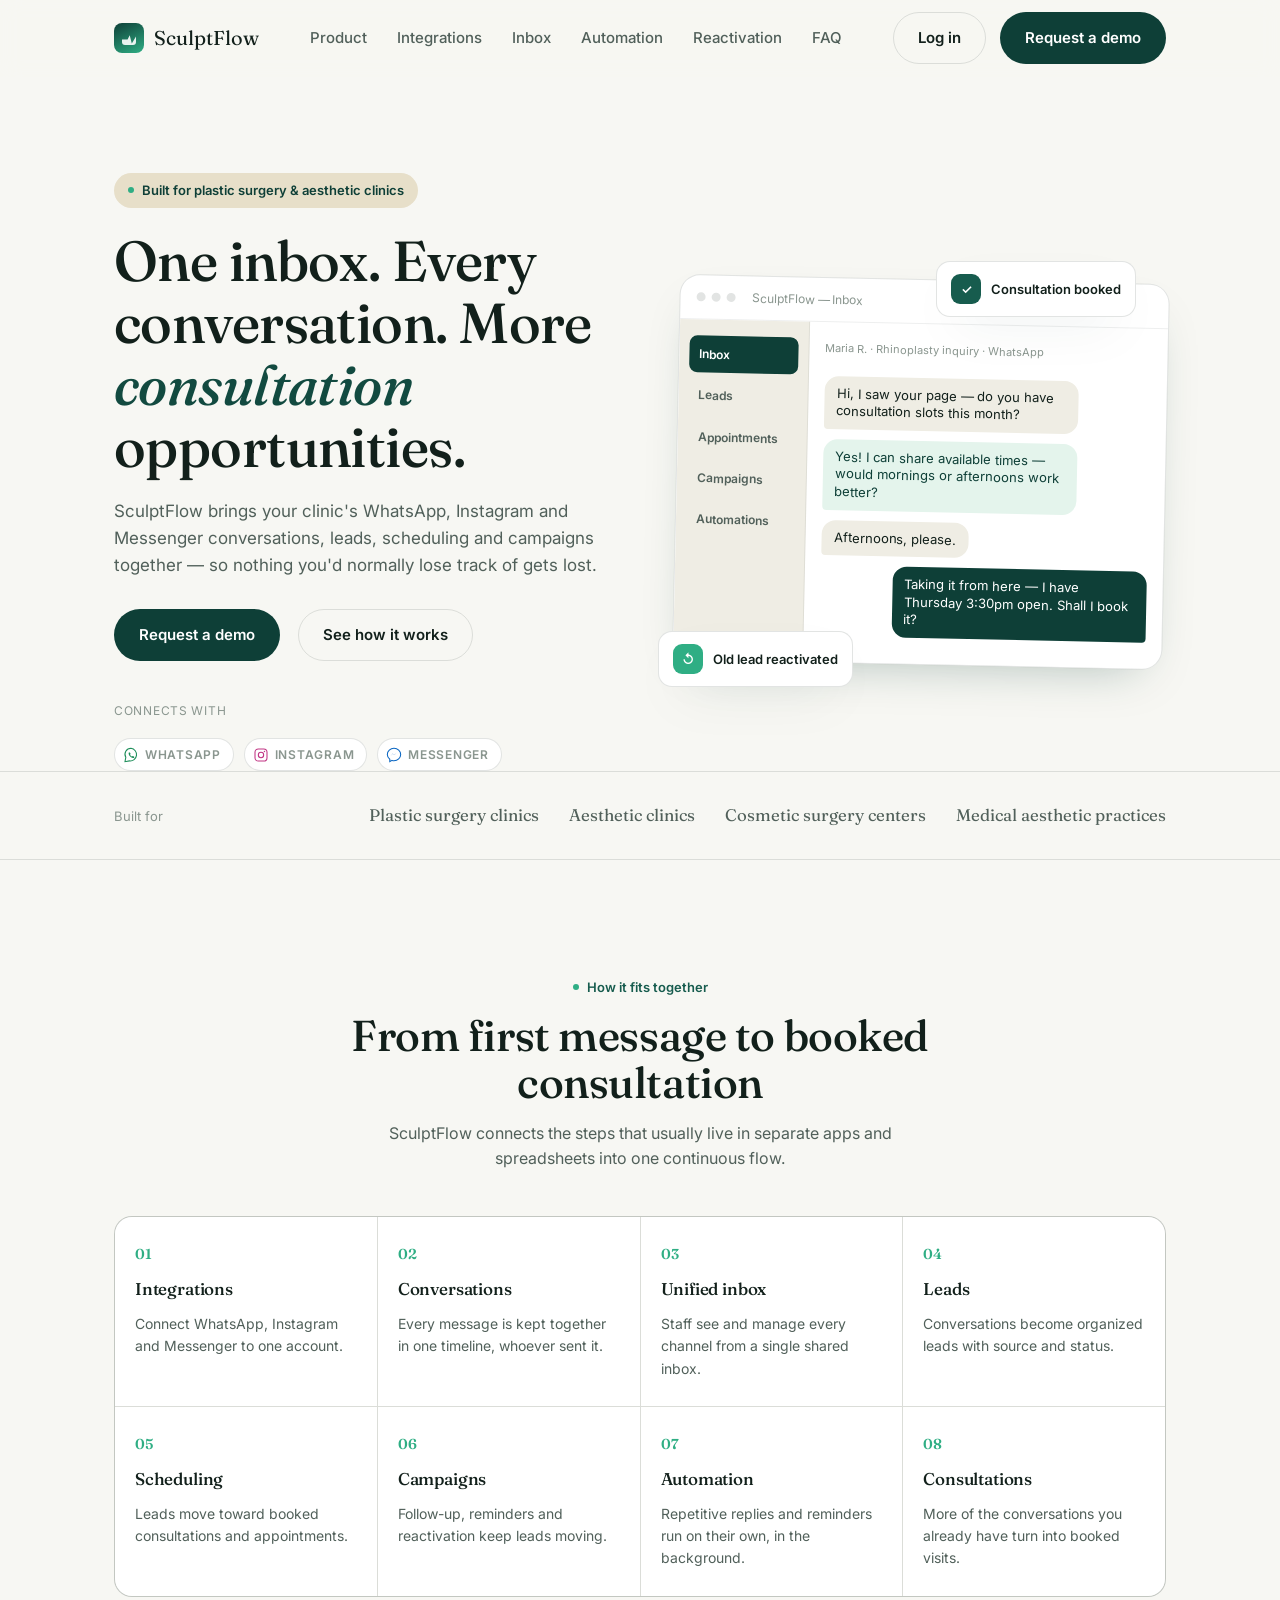
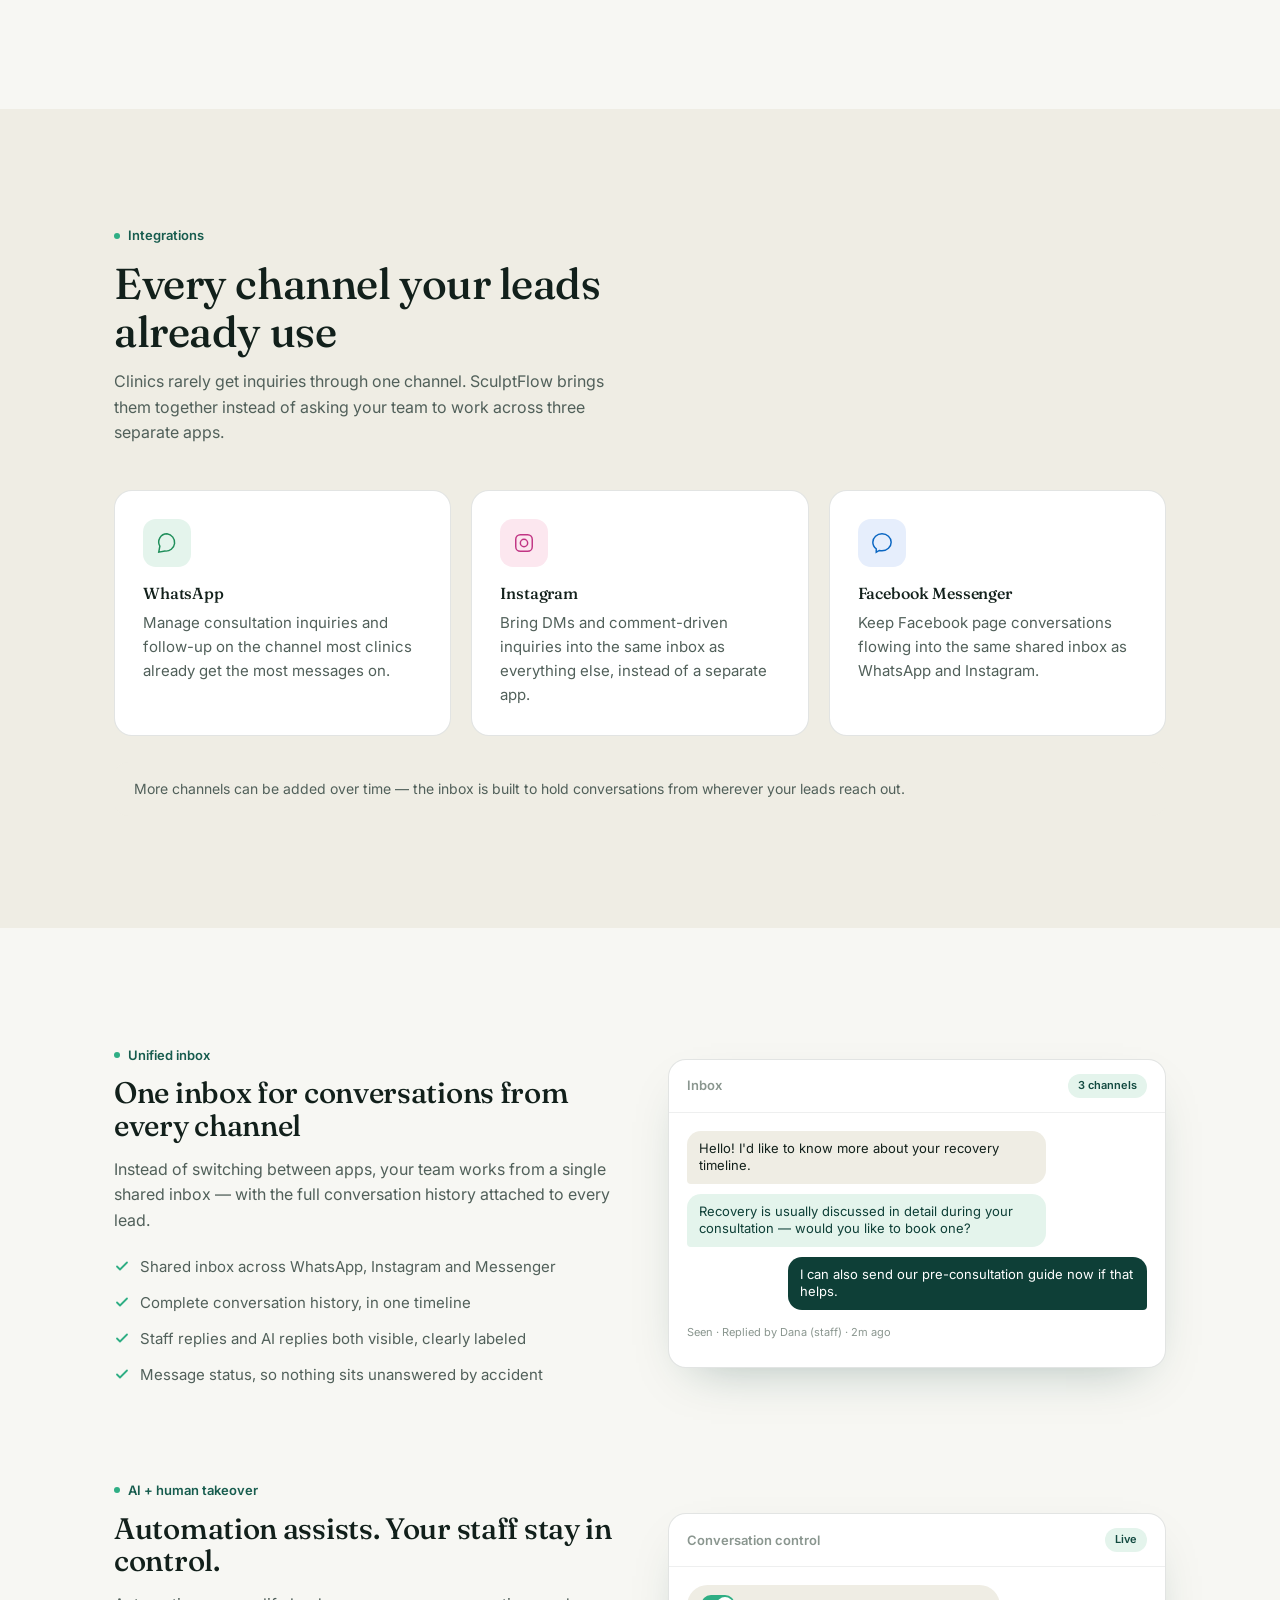
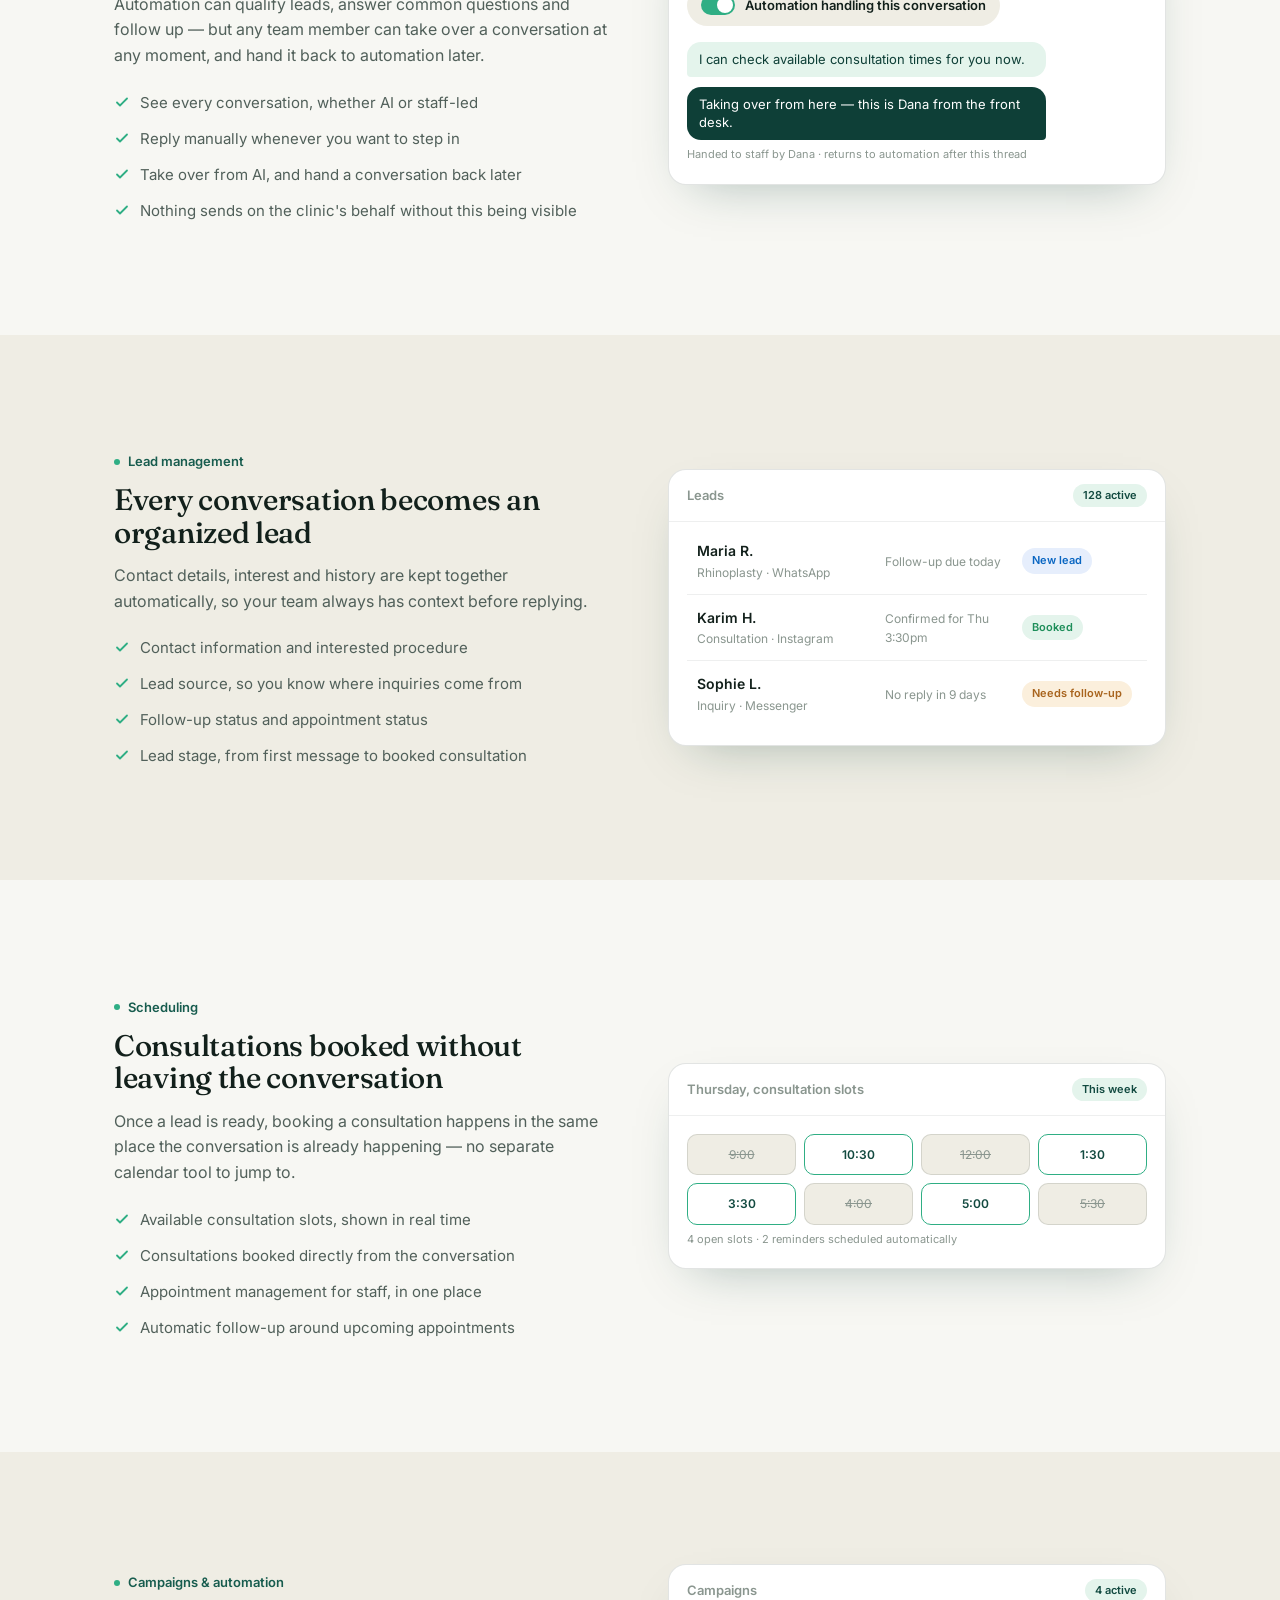
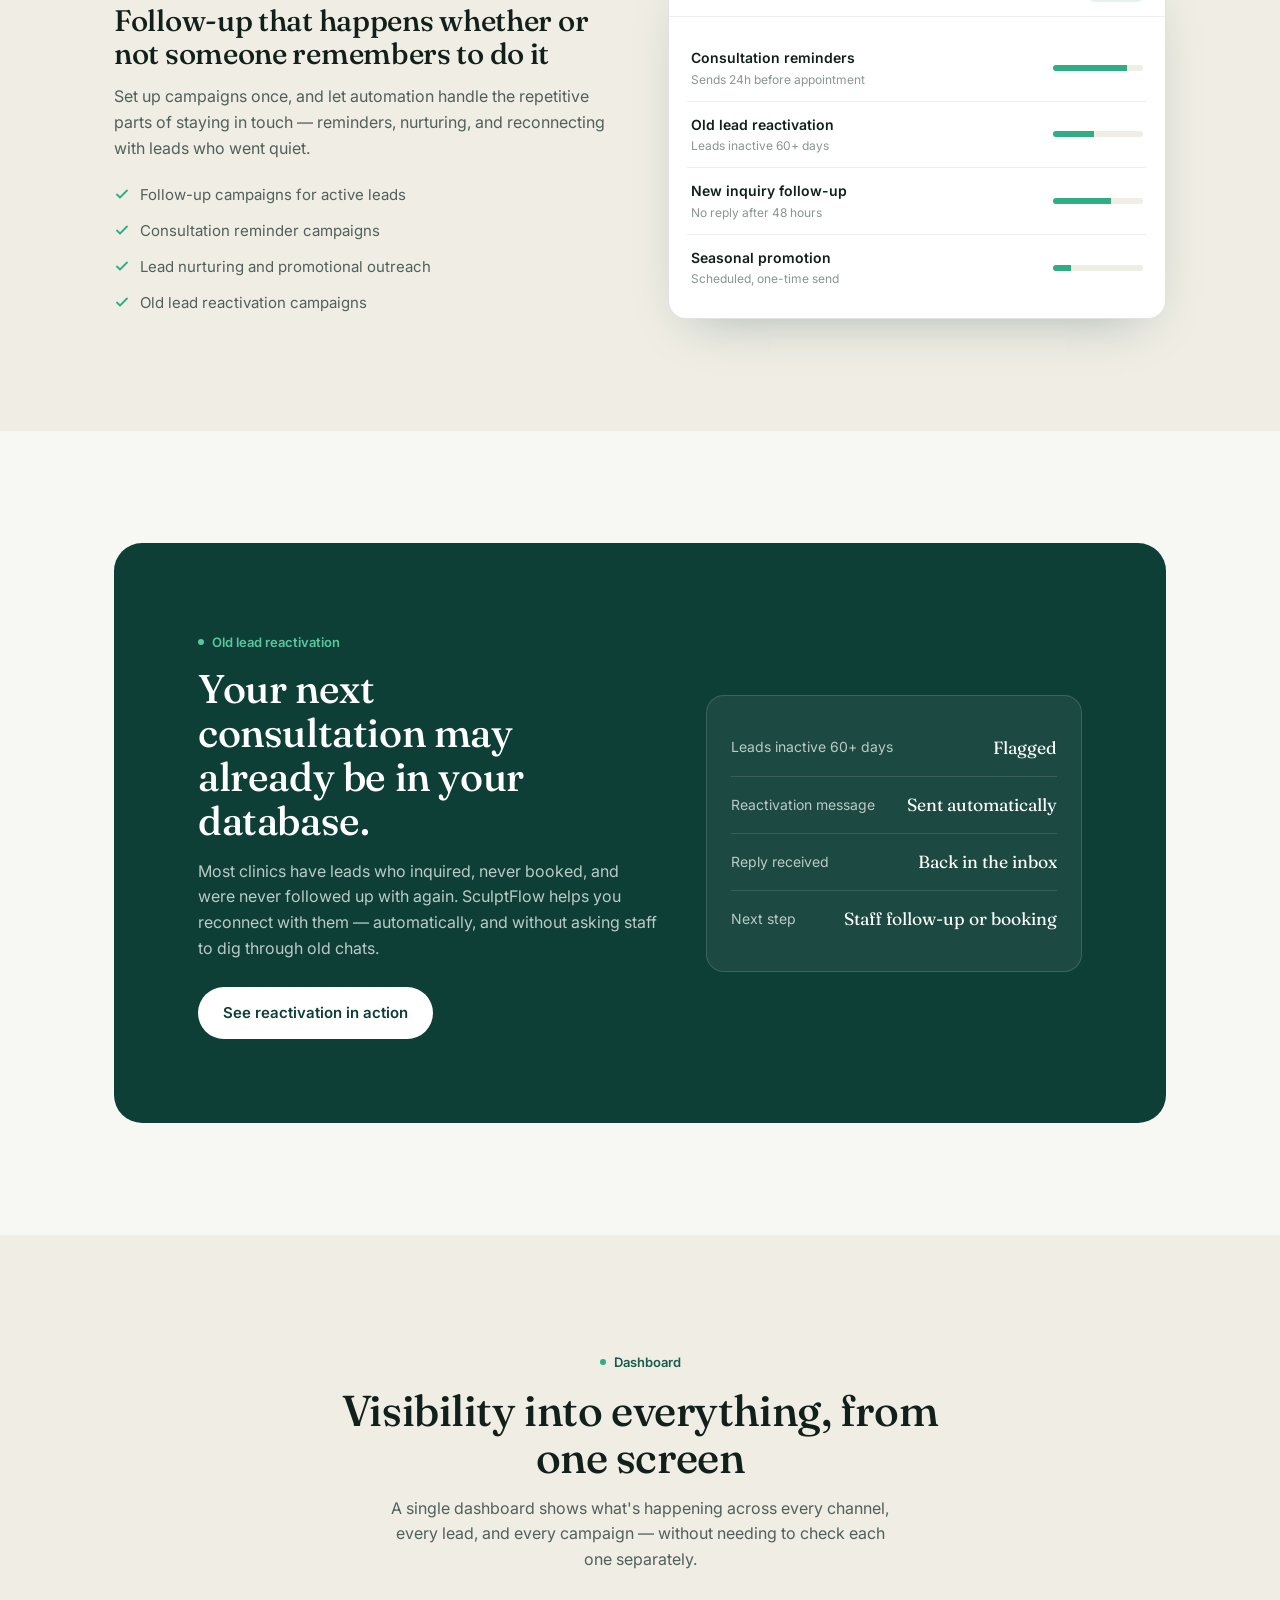
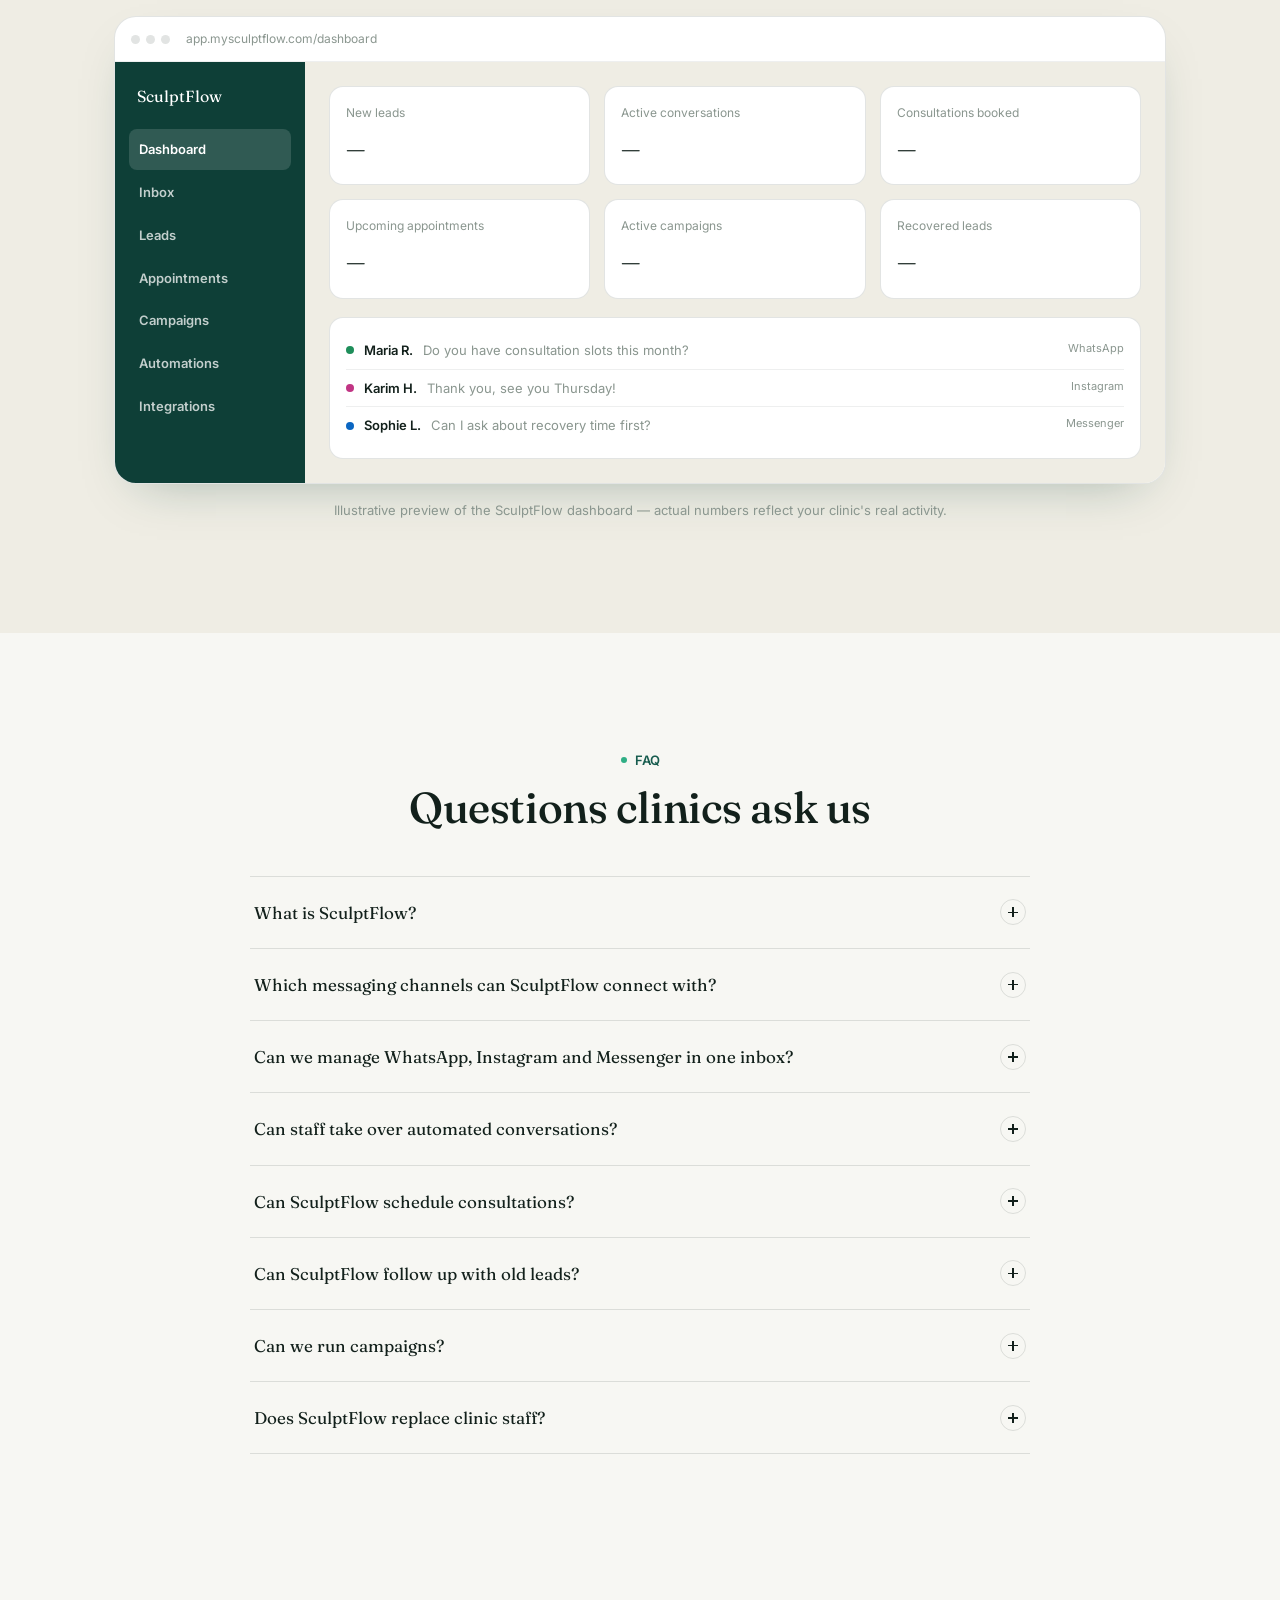
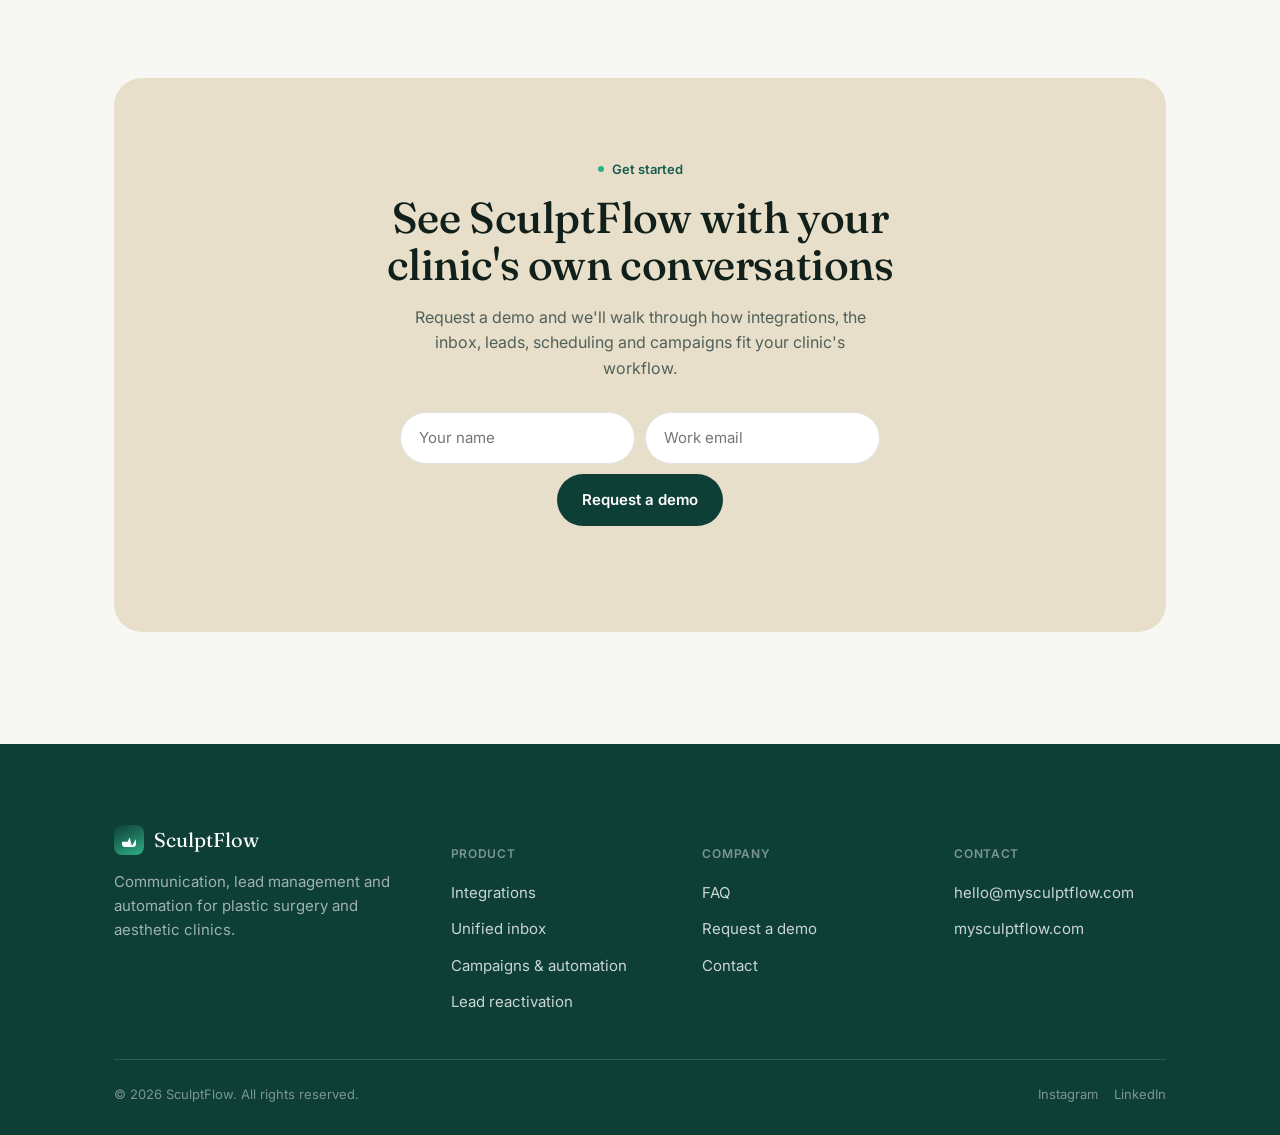
==== index.html @ 35082694 "init" ====
<!doctype html>
<html lang="en">
<head>
<meta charset="UTF-8">
<meta name="viewport" content="width=device-width, initial-scale=1.0">
<title>SculptFlow — One inbox. Every conversation. More consultations.</title>
<meta name="description" content="SculptFlow helps plastic surgery and aesthetic clinics manage WhatsApp, Instagram and Messenger conversations, organize leads, automate follow-up, schedule consultations and run campaigns — all from one place.">
<link rel="icon" href="data:,">
<link rel="stylesheet" href="styles.css">
</head>
<body>

<!-- =========================== HEADER =========================== -->
<header class="site-header" id="siteHeader">
  <div class="wrap">
    <a href="#top" class="logo">
      <span class="logo-mark" aria-hidden="true"></span>
      SculptFlow
    </a>

    <nav class="nav-links" aria-label="Primary">
      <a href="#flow">Product</a>
      <a href="#integrations">Integrations</a>
      <a href="#inbox">Inbox</a>
      <a href="#automation">Automation</a>
      <a href="#reactivation">Reactivation</a>
      <a href="#faq">FAQ</a>
    </nav>

    <div class="header-actions">
      <a href="#demo" class="btn btn-ghost">Log in</a>
      <a href="#demo" class="btn btn-primary">Request a demo</a>
      <button class="nav-toggle" id="navToggle" aria-label="Toggle menu" aria-expanded="false" aria-controls="mobileNav">
        <span></span><span></span><span></span>
      </button>
    </div>
  </div>

  <div class="mobile-nav" id="mobileNav">
    <a href="#flow">Product</a>
    <a href="#integrations">Integrations</a>
    <a href="#inbox">Inbox</a>
    <a href="#automation">Automation</a>
    <a href="#reactivation">Reactivation</a>
    <a href="#faq">FAQ</a>
    <a href="#demo" class="btn btn-primary btn-block">Request a demo</a>
  </div>
</header>

<main id="top">

  <!-- =========================== HERO =========================== -->
  <section class="hero">
    <div class="wrap hero-grid">
      <div class="hero-copy reveal" id="revealHero">
        <span class="badge"><span class="dot"></span>Built for plastic surgery &amp; aesthetic clinics</span>
        <h1>One inbox. Every conversation. More <em>consultation</em> opportunities.</h1>
        <p class="lede">SculptFlow brings your clinic's WhatsApp, Instagram and Messenger conversations, leads, scheduling and campaigns together — so nothing you'd normally lose track of gets lost.</p>
        <div class="hero-ctas">
          <a href="#demo" class="btn btn-primary">Request a demo</a>
          <a href="#flow" class="btn btn-ghost">See how it works</a>
        </div>
        <div class="hero-channels">
          <span>Connects with</span>
          <div class="chan-row">
            <span class="chan-chip">
              <svg viewBox="0 0 24 24" fill="none"><path d="M12 2a9 9 0 0 0-7.8 13.5L3 22l6.7-1.2A9 9 0 1 0 12 2Z" stroke="#1E8E5A" stroke-width="1.6"/><path d="M8.5 8.7c.2-.6.6-.6 1-.6h.6c.2 0 .4.1.5.4l.7 1.7c.1.2 0 .4-.1.6l-.5.6c-.1.2-.1.3 0 .5.5.9 1.4 1.8 2.3 2.3.2.1.3.1.5 0l.6-.5c.2-.1.4-.2.6-.1l1.7.7c.3.1.4.3.4.5v.6c0 .4 0 .8-.6 1-1 .5-2.7.3-4.6-1.3-1.6-1.3-2.6-2.9-3-4.4-.2-.7-.2-1.5.1-2z" fill="#1E8E5A"/></svg>
              WhatsApp
            </span>
            <span class="chan-chip">
              <svg viewBox="0 0 24 24" fill="none"><rect x="3" y="3" width="18" height="18" rx="5" stroke="#C13584" stroke-width="1.6"/><circle cx="12" cy="12" r="4" stroke="#C13584" stroke-width="1.6"/><circle cx="17.2" cy="6.8" r="1.1" fill="#C13584"/></svg>
              Instagram
            </span>
            <span class="chan-chip">
              <svg viewBox="0 0 24 24" fill="none"><path d="M12 2C6.5 2 2 6.1 2 11.2c0 2.9 1.4 5.4 3.7 7.1V22l3.4-1.9c.9.2 1.9.4 2.9.4 5.5 0 10-4.1 10-9.3S17.5 2 12 2Z" stroke="#0A66C2" stroke-width="1.6"/><path d="M6.8 13.6l3.2-3.4 2.5 1.9 3.6-3.7-3.3 3.5-2.5-1.9-3.5 3.6Z" fill="#0A66C2"/></svg>
              Messenger
            </span>
          </div>
        </div>
      </div>

      <div class="hero-visual reveal" id="revealVisual">
        <div class="mock-window">
          <div class="mock-titlebar">
            <i></i><i></i><i></i>
            <span>SculptFlow — Inbox</span>
          </div>
          <div class="mock-body">
            <div class="mock-sidebar">
              <div class="item active">Inbox</div>
              <div class="item">Leads</div>
              <div class="item">Appointments</div>
              <div class="item">Campaigns</div>
              <div class="item">Automations</div>
            </div>
            <div class="mock-main">
              <span class="mock-tag">Maria R. · Rhinoplasty inquiry · WhatsApp</span>
              <div class="mock-msg in">Hi, I saw your page — do you have consultation slots this month?</div>
              <div class="mock-msg ai">Yes! I can share available times — would mornings or afternoons work better?</div>
              <div class="mock-msg in">Afternoons, please.</div>
              <div class="mock-msg out">Taking it from here — I have Thursday 3:30pm open. Shall I book it?</div>
            </div>
          </div>
        </div>
        <div class="mock-float f1">
          <span class="swatch" style="background:#175C4E">✓</span>
          Consultation booked
        </div>
        <div class="mock-float f2">
          <span class="swatch" style="background:#2FAE84">↺</span>
          Old lead reactivated
        </div>
      </div>
    </div>
  </section>

  <!-- ===================== WHO IT'S FOR STRIP ===================== -->
  <section class="segment-strip">
    <div class="wrap">
      <span class="label">Built for</span>
      <ul class="segment-list">
        <li>Plastic surgery clinics</li>
        <li>Aesthetic clinics</li>
        <li>Cosmetic surgery centers</li>
        <li>Medical aesthetic practices</li>
      </ul>
    </div>
  </section>

  <!-- =========================== FLOW =========================== -->
  <section class="section-pad" id="flow">
    <div class="wrap">
      <div class="section-head center">
        <span class="kicker" style="justify-content:center">How it fits together</span>
        <h2>From first message to booked consultation</h2>
        <p class="lede">SculptFlow connects the steps that usually live in separate apps and spreadsheets into one continuous flow.</p>
      </div>

      <div class="flow-list">
        <div class="flow-item">
          <span class="num">01</span>
          <h4>Integrations</h4>
          <p>Connect WhatsApp, Instagram and Messenger to one account.</p>
        </div>
        <div class="flow-item">
          <span class="num">02</span>
          <h4>Conversations</h4>
          <p>Every message is kept together in one timeline, whoever sent it.</p>
        </div>
        <div class="flow-item">
          <span class="num">03</span>
          <h4>Unified inbox</h4>
          <p>Staff see and manage every channel from a single shared inbox.</p>
        </div>
        <div class="flow-item">
          <span class="num">04</span>
          <h4>Leads</h4>
          <p>Conversations become organized leads with source and status.</p>
        </div>
        <div class="flow-item">
          <span class="num">05</span>
          <h4>Scheduling</h4>
          <p>Leads move toward booked consultations and appointments.</p>
        </div>
        <div class="flow-item">
          <span class="num">06</span>
          <h4>Campaigns</h4>
          <p>Follow-up, reminders and reactivation keep leads moving.</p>
        </div>
        <div class="flow-item">
          <span class="num">07</span>
          <h4>Automation</h4>
          <p>Repetitive replies and reminders run on their own, in the background.</p>
        </div>
        <div class="flow-item">
          <span class="num">08</span>
          <h4>Consultations</h4>
          <p>More of the conversations you already have turn into booked visits.</p>
        </div>
      </div>
    </div>
  </section>

  <!-- ======================= INTEGRATIONS ======================= -->
  <section class="section-pad tint" id="integrations">
    <div class="wrap">
      <div class="section-head">
        <span class="kicker">Integrations</span>
        <h2>Every channel your leads already use</h2>
        <p class="lede">Clinics rarely get inquiries through one channel. SculptFlow brings them together instead of asking your team to work across three separate apps.</p>
      </div>

      <div class="integration-cards">
        <div class="integration-card">
          <span class="icn icn-whatsapp">
            <svg width="22" height="22" viewBox="0 0 24 24" fill="none"><path d="M12 2a9 9 0 0 0-7.8 13.5L3 22l6.7-1.2A9 9 0 1 0 12 2Z" stroke="currentColor" stroke-width="1.6"/></svg>
          </span>
          <h4>WhatsApp</h4>
          <p>Manage consultation inquiries and follow-up on the channel most clinics already get the most messages on.</p>
        </div>
        <div class="integration-card">
          <span class="icn icn-instagram">
            <svg width="22" height="22" viewBox="0 0 24 24" fill="none"><rect x="3" y="3" width="18" height="18" rx="5" stroke="currentColor" stroke-width="1.6"/><circle cx="12" cy="12" r="4" stroke="currentColor" stroke-width="1.6"/></svg>
          </span>
          <h4>Instagram</h4>
          <p>Bring DMs and comment-driven inquiries into the same inbox as everything else, instead of a separate app.</p>
        </div>
        <div class="integration-card">
          <span class="icn icn-messenger">
            <svg width="22" height="22" viewBox="0 0 24 24" fill="none"><path d="M12 2C6.5 2 2 6.1 2 11.2c0 2.9 1.4 5.4 3.7 7.1V22l3.4-1.9c.9.2 1.9.4 2.9.4 5.5 0 10-4.1 10-9.3S17.5 2 12 2Z" stroke="currentColor" stroke-width="1.6"/></svg>
          </span>
          <h4>Facebook Messenger</h4>
          <p>Keep Facebook page conversations flowing into the same shared inbox as WhatsApp and Instagram.</p>
        </div>
      </div>

      <div class="integration-note">
        More channels can be added over time — the inbox is built to hold conversations from wherever your leads reach out.
      </div>
    </div>
  </section>

  <!-- ========================= INBOX ========================= -->
  <section class="section-pad" id="inbox">
    <div class="wrap">
      <div class="feature-row">
        <div class="feature-text">
          <span class="kicker">Unified inbox</span>
          <h3>One inbox for conversations from every channel</h3>
          <p class="lede">Instead of switching between apps, your team works from a single shared inbox — with the full conversation history attached to every lead.</p>
          <ul class="check-list">
            <li><svg width="16" height="16" viewBox="0 0 16 16" fill="none"><path d="M3 8.5l3 3 7-7" stroke="currentColor" stroke-width="1.8" stroke-linecap="round" stroke-linejoin="round"/></svg> Shared inbox across WhatsApp, Instagram and Messenger</li>
            <li><svg width="16" height="16" viewBox="0 0 16 16" fill="none"><path d="M3 8.5l3 3 7-7" stroke="currentColor" stroke-width="1.8" stroke-linecap="round" stroke-linejoin="round"/></svg> Complete conversation history, in one timeline</li>
            <li><svg width="16" height="16" viewBox="0 0 16 16" fill="none"><path d="M3 8.5l3 3 7-7" stroke="currentColor" stroke-width="1.8" stroke-linecap="round" stroke-linejoin="round"/></svg> Staff replies and AI replies both visible, clearly labeled</li>
            <li><svg width="16" height="16" viewBox="0 0 16 16" fill="none"><path d="M3 8.5l3 3 7-7" stroke="currentColor" stroke-width="1.8" stroke-linecap="round" stroke-linejoin="round"/></svg> Message status, so nothing sits unanswered by accident</li>
          </ul>
        </div>
        <div class="feature-visual">
          <div class="panel-card">
            <div class="panel-head">Inbox <span class="pill">3 channels</span></div>
            <div class="panel-body" style="display:flex; flex-direction:column; gap:10px;">
              <div class="mock-msg in">Hello! I'd like to know more about your recovery timeline.</div>
              <div class="mock-msg ai">Recovery is usually discussed in detail during your consultation — would you like to book one?</div>
              <div class="mock-msg out">I can also send our pre-consultation guide now if that helps.</div>
              <span class="mock-tag" style="margin-top:4px;">Seen · Replied by Dana (staff) · 2m ago</span>
            </div>
          </div>
        </div>
      </div>

      <div class="feature-row reverse">
        <div class="feature-text">
          <span class="kicker">AI + human takeover</span>
          <h3>Automation assists. Your staff stay in control.</h3>
          <p class="lede">Automation can qualify leads, answer common questions and follow up — but any team member can take over a conversation at any moment, and hand it back to automation later.</p>
          <ul class="check-list">
            <li><svg width="16" height="16" viewBox="0 0 16 16" fill="none"><path d="M3 8.5l3 3 7-7" stroke="currentColor" stroke-width="1.8" stroke-linecap="round" stroke-linejoin="round"/></svg> See every conversation, whether AI or staff-led</li>
            <li><svg width="16" height="16" viewBox="0 0 16 16" fill="none"><path d="M3 8.5l3 3 7-7" stroke="currentColor" stroke-width="1.8" stroke-linecap="round" stroke-linejoin="round"/></svg> Reply manually whenever you want to step in</li>
            <li><svg width="16" height="16" viewBox="0 0 16 16" fill="none"><path d="M3 8.5l3 3 7-7" stroke="currentColor" stroke-width="1.8" stroke-linecap="round" stroke-linejoin="round"/></svg> Take over from AI, and hand a conversation back later</li>
            <li><svg width="16" height="16" viewBox="0 0 16 16" fill="none"><path d="M3 8.5l3 3 7-7" stroke="currentColor" stroke-width="1.8" stroke-linecap="round" stroke-linejoin="round"/></svg> Nothing sends on the clinic's behalf without this being visible</li>
          </ul>
        </div>
        <div class="feature-visual">
          <div class="panel-card">
            <div class="panel-head">Conversation control <span class="pill">Live</span></div>
            <div class="panel-body">
              <div class="takeover-toggle on">
                <span class="knob"></span>
                Automation handling this conversation
              </div>
              <div class="mock-msg ai">I can check available consultation times for you now.</div>
              <div class="mock-msg out" style="margin-top:10px;">Taking over from here — this is Dana from the front desk.</div>
              <span class="mock-tag" style="margin-top:8px;">Handed to staff by Dana · returns to automation after this thread</span>
            </div>
          </div>
        </div>
      </div>
    </div>
  </section>

  <!-- ===================== LEAD MANAGEMENT ===================== -->
  <section class="section-pad tint">
    <div class="wrap">
      <div class="feature-row">
        <div class="feature-text">
          <span class="kicker">Lead management</span>
          <h3>Every conversation becomes an organized lead</h3>
          <p class="lede">Contact details, interest and history are kept together automatically, so your team always has context before replying.</p>
          <ul class="check-list">
            <li><svg width="16" height="16" viewBox="0 0 16 16" fill="none"><path d="M3 8.5l3 3 7-7" stroke="currentColor" stroke-width="1.8" stroke-linecap="round" stroke-linejoin="round"/></svg> Contact information and interested procedure</li>
            <li><svg width="16" height="16" viewBox="0 0 16 16" fill="none"><path d="M3 8.5l3 3 7-7" stroke="currentColor" stroke-width="1.8" stroke-linecap="round" stroke-linejoin="round"/></svg> Lead source, so you know where inquiries come from</li>
            <li><svg width="16" height="16" viewBox="0 0 16 16" fill="none"><path d="M3 8.5l3 3 7-7" stroke="currentColor" stroke-width="1.8" stroke-linecap="round" stroke-linejoin="round"/></svg> Follow-up status and appointment status</li>
            <li><svg width="16" height="16" viewBox="0 0 16 16" fill="none"><path d="M3 8.5l3 3 7-7" stroke="currentColor" stroke-width="1.8" stroke-linecap="round" stroke-linejoin="round"/></svg> Lead stage, from first message to booked consultation</li>
          </ul>
        </div>
        <div class="feature-visual">
          <div class="panel-card">
            <div class="panel-head">Leads <span class="pill">128 active</span></div>
            <div class="panel-body" style="padding-top:6px;">
              <div class="lead-row">
                <div><div class="lead-name">Maria R.</div><div class="lead-sub">Rhinoplasty · WhatsApp</div></div>
                <div class="lead-sub">Follow-up due today</div>
                <span class="stage-pill stage-new">New lead</span>
              </div>
              <div class="lead-row">
                <div><div class="lead-name">Karim H.</div><div class="lead-sub">Consultation · Instagram</div></div>
                <div class="lead-sub">Confirmed for Thu 3:30pm</div>
                <span class="stage-pill stage-booked">Booked</span>
              </div>
              <div class="lead-row">
                <div><div class="lead-name">Sophie L.</div><div class="lead-sub">Inquiry · Messenger</div></div>
                <div class="lead-sub">No reply in 9 days</div>
                <span class="stage-pill stage-follow">Needs follow-up</span>
              </div>
            </div>
          </div>
        </div>
      </div>
    </div>
  </section>

  <!-- ========================= SCHEDULING ========================= -->
  <section class="section-pad">
    <div class="wrap">
      <div class="feature-row reverse">
        <div class="feature-text">
          <span class="kicker">Scheduling</span>
          <h3>Consultations booked without leaving the conversation</h3>
          <p class="lede">Once a lead is ready, booking a consultation happens in the same place the conversation is already happening — no separate calendar tool to jump to.</p>
          <ul class="check-list">
            <li><svg width="16" height="16" viewBox="0 0 16 16" fill="none"><path d="M3 8.5l3 3 7-7" stroke="currentColor" stroke-width="1.8" stroke-linecap="round" stroke-linejoin="round"/></svg> Available consultation slots, shown in real time</li>
            <li><svg width="16" height="16" viewBox="0 0 16 16" fill="none"><path d="M3 8.5l3 3 7-7" stroke="currentColor" stroke-width="1.8" stroke-linecap="round" stroke-linejoin="round"/></svg> Consultations booked directly from the conversation</li>
            <li><svg width="16" height="16" viewBox="0 0 16 16" fill="none"><path d="M3 8.5l3 3 7-7" stroke="currentColor" stroke-width="1.8" stroke-linecap="round" stroke-linejoin="round"/></svg> Appointment management for staff, in one place</li>
            <li><svg width="16" height="16" viewBox="0 0 16 16" fill="none"><path d="M3 8.5l3 3 7-7" stroke="currentColor" stroke-width="1.8" stroke-linecap="round" stroke-linejoin="round"/></svg> Automatic follow-up around upcoming appointments</li>
          </ul>
        </div>
        <div class="feature-visual">
          <div class="panel-card">
            <div class="panel-head">Thursday, consultation slots <span class="pill">This week</span></div>
            <div class="panel-body">
              <div class="slot-grid">
                <div class="slot taken">9:00</div>
                <div class="slot open">10:30</div>
                <div class="slot taken">12:00</div>
                <div class="slot open">1:30</div>
                <div class="slot open">3:30</div>
                <div class="slot taken">4:00</div>
                <div class="slot open">5:00</div>
                <div class="slot taken">5:30</div>
              </div>
              <span class="mock-tag" style="margin-top:14px;">4 open slots · 2 reminders scheduled automatically</span>
            </div>
          </div>
        </div>
      </div>
    </div>
  </section>

  <!-- ========================= CAMPAIGNS ========================= -->
  <section class="section-pad tint" id="automation">
    <div class="wrap">
      <div class="feature-row">
        <div class="feature-text">
          <span class="kicker">Campaigns &amp; automation</span>
          <h3>Follow-up that happens whether or not someone remembers to do it</h3>
          <p class="lede">Set up campaigns once, and let automation handle the repetitive parts of staying in touch — reminders, nurturing, and reconnecting with leads who went quiet.</p>
          <ul class="check-list">
            <li><svg width="16" height="16" viewBox="0 0 16 16" fill="none"><path d="M3 8.5l3 3 7-7" stroke="currentColor" stroke-width="1.8" stroke-linecap="round" stroke-linejoin="round"/></svg> Follow-up campaigns for active leads</li>
            <li><svg width="16" height="16" viewBox="0 0 16 16" fill="none"><path d="M3 8.5l3 3 7-7" stroke="currentColor" stroke-width="1.8" stroke-linecap="round" stroke-linejoin="round"/></svg> Consultation reminder campaigns</li>
            <li><svg width="16" height="16" viewBox="0 0 16 16" fill="none"><path d="M3 8.5l3 3 7-7" stroke="currentColor" stroke-width="1.8" stroke-linecap="round" stroke-linejoin="round"/></svg> Lead nurturing and promotional outreach</li>
            <li><svg width="16" height="16" viewBox="0 0 16 16" fill="none"><path d="M3 8.5l3 3 7-7" stroke="currentColor" stroke-width="1.8" stroke-linecap="round" stroke-linejoin="round"/></svg> Old lead reactivation campaigns</li>
          </ul>
        </div>
        <div class="feature-visual">
          <div class="panel-card">
            <div class="panel-head">Campaigns <span class="pill">4 active</span></div>
            <div class="panel-body">
              <div class="campaign-item">
                <div><div class="name">Consultation reminders</div><div class="meta">Sends 24h before appointment</div></div>
                <div class="campaign-progress"><i style="width:82%"></i></div>
              </div>
              <div class="campaign-item">
                <div><div class="name">Old lead reactivation</div><div class="meta">Leads inactive 60+ days</div></div>
                <div class="campaign-progress"><i style="width:46%"></i></div>
              </div>
              <div class="campaign-item">
                <div><div class="name">New inquiry follow-up</div><div class="meta">No reply after 48 hours</div></div>
                <div class="campaign-progress"><i style="width:64%"></i></div>
              </div>
              <div class="campaign-item">
                <div><div class="name">Seasonal promotion</div><div class="meta">Scheduled, one-time send</div></div>
                <div class="campaign-progress"><i style="width:20%"></i></div>
              </div>
            </div>
          </div>
        </div>
      </div>
    </div>
  </section>

  <!-- ===================== OLD LEAD REACTIVATION ===================== -->
  <section class="section-pad" id="reactivation">
    <div class="wrap">
      <div class="reactivation">
        <div>
          <span class="kicker">Old lead reactivation</span>
          <h2>Your next consultation may already be in your database.</h2>
          <p class="lede">Most clinics have leads who inquired, never booked, and were never followed up with again. SculptFlow helps you reconnect with them — automatically, and without asking staff to dig through old chats.</p>
          <a href="#demo" class="btn btn-primary">See reactivation in action</a>
        </div>
        <div class="reactivation-card">
          <div class="reactivation-stat-row">
            <span class="k">Leads inactive 60+ days</span>
            <span class="v">Flagged</span>
          </div>
          <div class="reactivation-stat-row">
            <span class="k">Reactivation message</span>
            <span class="v">Sent automatically</span>
          </div>
          <div class="reactivation-stat-row">
            <span class="k">Reply received</span>
            <span class="v">Back in the inbox</span>
          </div>
          <div class="reactivation-stat-row">
            <span class="k">Next step</span>
            <span class="v">Staff follow-up or booking</span>
          </div>
        </div>
      </div>
    </div>
  </section>

  <!-- ===================== DASHBOARD OVERVIEW ===================== -->
  <section class="section-pad tint">
    <div class="wrap">
      <div class="section-head center">
        <span class="kicker" style="justify-content:center">Dashboard</span>
        <h2>Visibility into everything, from one screen</h2>
        <p class="lede">A single dashboard shows what's happening across every channel, every lead, and every campaign — without needing to check each one separately.</p>
      </div>

      <div class="dash-window">
        <div class="mock-titlebar">
          <i></i><i></i><i></i>
          <span>app.mysculptflow.com/dashboard</span>
        </div>
        <div class="dash-body">
          <div class="dash-sidebar">
            <div class="brand">SculptFlow</div>
            <div class="item active">Dashboard</div>
            <div class="item">Inbox</div>
            <div class="item">Leads</div>
            <div class="item">Appointments</div>
            <div class="item">Campaigns</div>
            <div class="item">Automations</div>
            <div class="item">Integrations</div>
          </div>
          <div class="dash-main">
            <div class="dash-cards">
              <div class="dash-card"><div class="label">New leads</div><div class="value">—</div></div>
              <div class="dash-card"><div class="label">Active conversations</div><div class="value">—</div></div>
              <div class="dash-card"><div class="label">Consultations booked</div><div class="value">—</div></div>
              <div class="dash-card"><div class="label">Upcoming appointments</div><div class="value">—</div></div>
              <div class="dash-card"><div class="label">Active campaigns</div><div class="value">—</div></div>
              <div class="dash-card"><div class="label">Recovered leads</div><div class="value">—</div></div>
            </div>
            <div class="dash-inbox-preview">
              <div class="row"><span class="chan-dot" style="background:#1E8E5A"></span><span class="name">Maria R.</span><span class="snip">Do you have consultation slots this month?</span><span class="mock-tag" style="margin:0;">WhatsApp</span></div>
              <div class="row"><span class="chan-dot" style="background:#C13584"></span><span class="name">Karim H.</span><span class="snip">Thank you, see you Thursday!</span><span class="mock-tag" style="margin:0;">Instagram</span></div>
              <div class="row"><span class="chan-dot" style="background:#0A66C2"></span><span class="name">Sophie L.</span><span class="snip">Can I ask about recovery time first?</span><span class="mock-tag" style="margin:0;">Messenger</span></div>
            </div>
          </div>
        </div>
      </div>
      <p style="text-align:center; color:var(--ink-faint); font-size:0.8125rem; margin-top:16px;">Illustrative preview of the SculptFlow dashboard — actual numbers reflect your clinic's real activity.</p>
    </div>
  </section>

  <!-- ============================ FAQ ============================ -->
  <section class="section-pad" id="faq">
    <div class="wrap">
      <div class="section-head center">
        <span class="kicker" style="justify-content:center">FAQ</span>
        <h2>Questions clinics ask us</h2>
      </div>

      <div class="faq-list" id="faqList">
        <div class="faq-item">
          <button class="faq-q"><span>What is SculptFlow?</span><span class="plus"></span></button>
          <div class="faq-a"><p>SculptFlow is a communication, lead management and automation platform built for plastic surgery and aesthetic clinics. It brings conversations, leads, scheduling and campaigns together in one place.</p></div>
        </div>
        <div class="faq-item">
          <button class="faq-q"><span>Which messaging channels can SculptFlow connect with?</span><span class="plus"></span></button>
          <div class="faq-a"><p>SculptFlow connects with WhatsApp, Instagram and Facebook Messenger, bringing conversations from all three into one shared inbox.</p></div>
        </div>
        <div class="faq-item">
          <button class="faq-q"><span>Can we manage WhatsApp, Instagram and Messenger in one inbox?</span><span class="plus"></span></button>
          <div class="faq-a"><p>Yes. Conversations from all three channels appear in a single shared inbox, with full history kept together for each lead.</p></div>
        </div>
        <div class="faq-item">
          <button class="faq-q"><span>Can staff take over automated conversations?</span><span class="plus"></span></button>
          <div class="faq-a"><p>Yes. Staff can see any conversation, reply manually at any time, take over from automation, and hand a conversation back to automation afterward.</p></div>
        </div>
        <div class="faq-item">
          <button class="faq-q"><span>Can SculptFlow schedule consultations?</span><span class="plus"></span></button>
          <div class="faq-a"><p>Yes. SculptFlow shows available consultation slots, lets leads book directly from a conversation, and helps manage appointments and related follow-up.</p></div>
        </div>
        <div class="faq-item">
          <button class="faq-q"><span>Can SculptFlow follow up with old leads?</span><span class="plus"></span></button>
          <div class="faq-a"><p>Yes. Old lead reactivation campaigns help clinics reconnect with leads who inquired in the past but never booked a consultation.</p></div>
        </div>
        <div class="faq-item">
          <button class="faq-q"><span>Can we run campaigns?</span><span class="plus"></span></button>
          <div class="faq-a"><p>Yes. SculptFlow supports follow-up campaigns, consultation reminders, lead nurturing, promotional outreach and old lead reactivation campaigns.</p></div>
        </div>
        <div class="faq-item">
          <button class="faq-q"><span>Does SculptFlow replace clinic staff?</span><span class="plus"></span></button>
          <div class="faq-a"><p>No. SculptFlow is not a replacement for clinic staff. Automation assists with conversations, lead qualification and follow-up, but staff remain in control and can take over any conversation at any time. SculptFlow does not provide medical advice or diagnoses.</p></div>
        </div>
      </div>
    </div>
  </section>

  <!-- ========================= DEMO CTA ========================= -->
  <section class="section-pad" id="demo">
    <div class="wrap">
      <div class="demo-cta">
        <span class="kicker" style="justify-content:center">Get started</span>
        <h2>See SculptFlow with your clinic's own conversations</h2>
        <p class="lede">Request a demo and we'll walk through how integrations, the inbox, leads, scheduling and campaigns fit your clinic's workflow.</p>
        <form class="demo-form" id="demoForm">
          <input type="text" name="name" placeholder="Your name" required>
          <input type="email" name="email" placeholder="Work email" required>
          <button type="submit" class="btn btn-primary">Request a demo</button>
        </form>
        <p class="demo-status" id="demoStatus" role="status" aria-live="polite"></p>
      </div>
    </div>
  </section>

</main>

<!-- =========================== FOOTER =========================== -->
<footer class="site-footer">
  <div class="wrap">
    <div class="footer-top">
      <div class="footer-brand">
        <a href="#top" class="logo"><span class="logo-mark" aria-hidden="true"></span>SculptFlow</a>
        <p>Communication, lead management and automation for plastic surgery and aesthetic clinics.</p>
      </div>
      <div class="footer-col">
        <h5>Product</h5>
        <ul>
          <li><a href="#integrations">Integrations</a></li>
          <li><a href="#inbox">Unified inbox</a></li>
          <li><a href="#automation">Campaigns &amp; automation</a></li>
          <li><a href="#reactivation">Lead reactivation</a></li>
        </ul>
      </div>
      <div class="footer-col">
        <h5>Company</h5>
        <ul>
          <li><a href="#faq">FAQ</a></li>
          <li><a href="#demo">Request a demo</a></li>
          <li><a href="mailto:hello@mysculptflow.com">Contact</a></li>
        </ul>
      </div>
      <div class="footer-col">
        <h5>Contact</h5>
        <ul>
          <li><a href="mailto:hello@mysculptflow.com">hello@mysculptflow.com</a></li>
          <li><a href="https://mysculptflow.com">mysculptflow.com</a></li>
        </ul>
      </div>
    </div>
    <div class="footer-bottom">
      <span>© 2026 SculptFlow. All rights reserved.</span>
      <div class="footer-social">
        <a href="#">Instagram</a>
        <a href="#">LinkedIn</a>
      </div>
    </div>
  </div>
</footer>

<script src="script.js"></script>
</body>
</html>
---- styles.css ----
/* ==========================================================================
   SculptFlow — marketing site
   Design tokens
   ========================================================================== */

@import url('https://fonts.googleapis.com/css2?family=Fraunces:ital,opsz,wght@0,9..144,300;0,9..144,400;0,9..144,500;0,9..144,600;1,9..144,400;1,9..144,500&family=Inter:wght@400;500;600;700&display=swap');

:root{
  --bg:            #F7F7F3;
  --bg-alt:        #EFEDE4;
  --panel:         #FFFFFF;
  --ink:           #12201B;
  --ink-soft:      #51605A;
  --ink-faint:     #8A968F;
  --teal-900:      #0E3F37;
  --teal-800:      #124A40;
  --teal-700:      #175C4E;
  --mint-500:      #2FAE84;
  --mint-400:      #59C79E;
  --mint-100:      #E4F4EC;
  --sand-200:      #E7DFC9;
  --sand-300:      #DCD0AE;
  --line:          rgba(18,32,27,0.12);
  --line-soft:     rgba(18,32,27,0.07);
  --shadow-soft:   0 20px 50px -25px rgba(14,63,55,0.35);

  --font-display: 'Fraunces', ui-serif, Georgia, serif;
  --font-body:    'Inter', -apple-system, BlinkMacSystemFont, 'Segoe UI', sans-serif;

  --max: 1180px;
  --pad: clamp(20px, 5vw, 64px);
}

*, *::before, *::after{ box-sizing: border-box; }
html{ scroll-behavior: smooth; }
@media (prefers-reduced-motion: reduce){
  html{ scroll-behavior: auto; }
  *{ animation-duration: 0.001ms !important; animation-iteration-count: 1 !important; transition-duration: 0.001ms !important; }
}

body{
  margin:0;
  background: var(--bg);
  color: var(--ink);
  font-family: var(--font-body);
  font-size: 16px;
  line-height: 1.6;
  -webkit-font-smoothing: antialiased;
}

img{ max-width:100%; display:block; }
a{ color: inherit; text-decoration: none; }
ul{ margin:0; padding:0; list-style:none; }
button{ font: inherit; cursor:pointer; }

.wrap{
  max-width: var(--max);
  margin: 0 auto;
  padding-left: var(--pad);
  padding-right: var(--pad);
}

section{ position: relative; }

h1,h2,h3,h4{
  font-family: var(--font-display);
  font-weight: 500;
  line-height: 1.1;
  letter-spacing: -0.01em;
  margin: 0;
  color: var(--ink);
}

h2{ font-size: clamp(1.9rem, 3.4vw, 2.7rem); }
h3{ font-size: clamp(1.25rem, 2vw, 1.5rem); }

p{ margin:0; }

.lede{
  color: var(--ink-soft);
  font-size: clamp(1rem, 1.2vw, 1.125rem);
  max-width: 46ch;
}

:focus-visible{
  outline: 2px solid var(--teal-700);
  outline-offset: 3px;
  border-radius: 4px;
}

/* --------------------------------------------------------------------
   Section furniture
   -------------------------------------------------------------------- */

.kicker{
  display:inline-flex;
  align-items:center;
  gap:8px;
  font-size: 0.8125rem;
  color: var(--teal-700);
  font-weight: 600;
  margin-bottom: 14px;
}
.kicker::before{
  content:"";
  width:6px; height:6px;
  border-radius:50%;
  background: var(--mint-500);
  flex: none;
}

.section-head{
  max-width: 640px;
  margin-bottom: 44px;
}
.section-head.center{
  margin-left:auto; margin-right:auto;
  text-align:center;
}
.section-head .lede{ margin-top:14px; max-width: 52ch; }
.section-head.center .lede{ margin-left:auto; margin-right:auto; }

.section-pad{ padding: clamp(64px, 9vw, 112px) 0; }
.tint{ background: var(--bg-alt); }
.divider{ border-top:1px solid var(--line); }

/* Buttons */
.btn{
  display:inline-flex;
  align-items:center;
  justify-content:center;
  gap:8px;
  padding: 13px 24px;
  border-radius: 100px;
  font-weight: 600;
  font-size: 0.9375rem;
  border: 1px solid transparent;
  transition: transform .18s ease, background .18s ease, border-color .18s ease, color .18s ease;
  white-space: nowrap;
}
.btn:active{ transform: translateY(1px); }
.btn-primary{
  background: var(--teal-900);
  color: #fff;
}
.btn-primary:hover{ background: var(--mint-500); }
.btn-ghost{
  background: transparent;
  border-color: var(--line);
  color: var(--ink);
}
.btn-ghost:hover{ border-color: var(--teal-900); }
.btn-block{ width:100%; }

/* --------------------------------------------------------------------
   Header
   -------------------------------------------------------------------- */

.site-header{
  position: sticky;
  top:0;
  z-index: 100;
  background: rgba(247,247,243,0.86);
  backdrop-filter: saturate(140%) blur(10px);
  border-bottom: 1px solid transparent;
  transition: border-color .25s ease, box-shadow .25s ease;
}
.site-header.is-scrolled{
  border-color: var(--line);
  box-shadow: 0 8px 30px -24px rgba(18,32,27,0.5);
}
.site-header .wrap{
  display:flex;
  align-items:center;
  justify-content:space-between;
  height: 76px;
}
.logo{
  display:flex;
  align-items:center;
  gap:10px;
  font-family: var(--font-display);
  font-size: 1.25rem;
  color: var(--ink);
}
.logo-mark{
  width: 30px; height: 30px;
  border-radius: 8px;
  background: linear-gradient(155deg, var(--teal-900), var(--mint-500));
  position: relative;
  flex: none;
}
.logo-mark::after{
  content:"";
  position:absolute;
  inset: 8px 8px 8px 8px;
  border-radius: 3px;
  background: #fff;
  clip-path: polygon(0 60%, 40% 60%, 55% 30%, 70% 90%, 100% 40%, 100% 100%, 0 100%);
  opacity:.9;
}

.nav-links{
  display:flex;
  align-items:center;
  gap: 30px;
}
.nav-links a{
  font-size: 0.9375rem;
  color: var(--ink-soft);
  font-weight: 500;
  transition: color .15s ease;
}
.nav-links a:hover{ color: var(--ink); }

.header-actions{ display:flex; align-items:center; gap:14px; }

.nav-toggle{
  display:none;
  background:none; border:none;
  width: 40px; height:40px;
  align-items:center; justify-content:center;
  flex-direction:column; gap:5px;
}
.nav-toggle span{ width:20px; height:2px; background: var(--ink); display:block; transition: transform .2s ease, opacity .2s ease; }

.mobile-nav{
  display:none;
  flex-direction:column;
  gap: 2px;
  padding: 8px var(--pad) 20px;
  border-top: 1px solid var(--line);
  background: var(--bg);
}
.mobile-nav a{
  padding: 12px 4px;
  border-bottom: 1px solid var(--line-soft);
  color: var(--ink-soft);
  font-weight: 500;
}
.mobile-nav .btn{ margin-top: 14px; }

body.nav-open .mobile-nav{ display:flex; }
body.nav-open .nav-toggle span:nth-child(1){ transform: translateY(7px) rotate(45deg); }
body.nav-open .nav-toggle span:nth-child(2){ opacity:0; }
body.nav-open .nav-toggle span:nth-child(3){ transform: translateY(-7px) rotate(-45deg); }

@media (max-width: 880px){
  .nav-links{ display:none; }
  .header-actions .btn-ghost{ display:none; }
  .nav-toggle{ display:flex; }
}

/* --------------------------------------------------------------------
   Hero
   -------------------------------------------------------------------- */

.hero{
  padding: clamp(56px, 9vw, 96px) 0 0;
  overflow: hidden;
}
.hero-grid{
  display:grid;
  grid-template-columns: 1.05fr 1fr;
  gap: 48px;
  align-items:center;
}
.hero-copy .badge{
  display:inline-flex;
  align-items:center;
  gap:8px;
  padding: 7px 14px;
  border-radius: 100px;
  background: var(--sand-200);
  color: var(--teal-900);
  font-size: 0.8125rem;
  font-weight: 600;
  margin-bottom: 22px;
}
.badge .dot{ width:6px; height:6px; border-radius:50%; background: var(--mint-500); }

.hero h1{
  font-size: clamp(2.3rem, 4.4vw, 3.6rem);
  max-width: 15ch;
}
.hero h1 em{
  font-style: italic;
  color: var(--teal-800);
}
.hero .lede{
  margin-top: 20px;
  max-width: 48ch;
  font-size: 1.0625rem;
}
.hero-ctas{
  display:flex;
  align-items:center;
  gap: 18px;
  margin-top: 30px;
  flex-wrap:wrap;
}
.hero-note{
  font-size: 0.8125rem;
  color: var(--ink-faint);
}
.hero-channels{
  display:flex;
  align-items:center;
  gap: 18px;
  margin-top: 40px;
  flex-wrap: wrap;
}
.hero-channels span{
  font-size: 0.75rem;
  text-transform: uppercase;
  letter-spacing: 0.06em;
  color: var(--ink-faint);
}
.chan-row{ display:flex; gap:10px; }
.chan-chip{
  display:flex; align-items:center; gap:6px;
  padding: 6px 12px 6px 8px;
  border-radius: 100px;
  border: 1px solid var(--line);
  background: var(--panel);
  font-size: 0.8125rem;
  font-weight: 600;
}
.chan-chip svg{ width:16px; height:16px; }

/* Hero mockup -------------------------------------------------------- */
.hero-visual{ position:relative; }
.mock-window{
  background: var(--panel);
  border-radius: 20px;
  border: 1px solid var(--line);
  box-shadow: var(--shadow-soft);
  overflow:hidden;
  transform: rotate(1.2deg);
}
.mock-titlebar{
  display:flex; align-items:center; gap:6px;
  padding: 12px 16px;
  border-bottom: 1px solid var(--line-soft);
}
.mock-titlebar i{ width:9px; height:9px; border-radius:50%; background: var(--line); }
.mock-titlebar span{
  margin-left: 10px;
  font-size: 0.75rem;
  color: var(--ink-faint);
}
.mock-body{ display:flex; min-height: 340px; }
.mock-sidebar{
  width: 130px;
  border-right: 1px solid var(--line-soft);
  padding: 16px 10px;
  background: var(--bg-alt);
  flex: none;
}
.mock-sidebar .item{
  padding: 9px 10px;
  border-radius: 8px;
  font-size: 0.75rem;
  color: var(--ink-soft);
  font-weight: 600;
  margin-bottom: 4px;
}
.mock-sidebar .item.active{ background: var(--teal-900); color:#fff; }
.mock-main{ flex:1; padding: 16px; display:flex; flex-direction:column; gap:10px; }
.mock-msg{
  max-width: 78%;
  padding: 9px 12px;
  border-radius: 14px;
  font-size: 0.8125rem;
  line-height:1.35;
}
.mock-msg.in{ background: var(--bg-alt); align-self:flex-start; border-bottom-left-radius:4px; }
.mock-msg.out{ background: var(--teal-900); color:#fff; align-self:flex-end; border-bottom-right-radius:4px; }
.mock-msg.ai{ background: var(--mint-100); color: var(--teal-900); align-self:flex-start; border-bottom-left-radius:4px; }
.mock-tag{
  align-self:flex-start;
  font-size: 0.6875rem;
  color: var(--ink-faint);
  margin: 2px 0 8px;
}
.mock-float{
  position:absolute;
  background: var(--panel);
  border: 1px solid var(--line);
  border-radius: 14px;
  box-shadow: var(--shadow-soft);
  padding: 12px 14px;
  display:flex; align-items:center; gap:10px;
  font-size: 0.8125rem;
  font-weight: 600;
}
.mock-float.f1{ top: -18px; right: 30px; }
.mock-float.f2{ bottom: -22px; left: -18px; }
.mock-float .swatch{ width:30px; height:30px; border-radius:9px; flex:none; display:flex; align-items:center; justify-content:center; color:#fff; }

@media (max-width: 980px){
  .hero-grid{ grid-template-columns: 1fr; }
  .hero-visual{ order:-1; }
  .mock-float{ display:none; }
}

/* --------------------------------------------------------------------
   Segment strip (who it's for, understated)
   -------------------------------------------------------------------- */
.segment-strip{
  padding: 30px 0;
  border-top: 1px solid var(--line);
  border-bottom: 1px solid var(--line);
}
.segment-strip .wrap{
  display:flex;
  flex-wrap:wrap;
  gap: 14px 34px;
  align-items:center;
  justify-content:space-between;
}
.segment-strip .label{
  font-size: 0.8125rem;
  color: var(--ink-faint);
  flex: none;
}
.segment-list{
  display:flex;
  flex-wrap:wrap;
  gap: 10px 30px;
}
.segment-list li{
  font-family: var(--font-display);
  font-size: 1.05rem;
  color: var(--ink-soft);
}

/* --------------------------------------------------------------------
   Flow (numbered sequence)
   -------------------------------------------------------------------- */
.flow-list{
  display:grid;
  grid-template-columns: repeat(4, 1fr);
  gap: 1px;
  background: var(--line);
  border: 1px solid var(--line);
  border-radius: 18px;
  overflow: hidden;
}
.flow-item{
  background: var(--panel);
  padding: 26px 20px;
  min-height: 168px;
  display:flex;
  flex-direction:column;
  gap: 14px;
}
.flow-item .num{
  font-family: var(--font-display);
  font-size: 0.9rem;
  color: var(--mint-500);
  font-weight:600;
}
.flow-item h4{ font-size: 1.0625rem; font-weight:500; }
.flow-item p{ font-size: 0.875rem; color: var(--ink-soft); }

@media (max-width: 900px){
  .flow-list{ grid-template-columns: repeat(2, 1fr); }
}
@media (max-width: 560px){
  .flow-list{ grid-template-columns: 1fr; }
}

/* --------------------------------------------------------------------
   Integrations
   -------------------------------------------------------------------- */
.integration-cards{
  display:grid;
  grid-template-columns: repeat(3, 1fr);
  gap: 20px;
}
.integration-card{
  background: var(--panel);
  border: 1px solid var(--line);
  border-radius: 18px;
  padding: 28px;
  transition: transform .2s ease, box-shadow .2s ease;
}
.integration-card:hover{ transform: translateY(-4px); box-shadow: var(--shadow-soft); }
.integration-card .icn{
  width: 48px; height:48px;
  border-radius: 13px;
  display:flex; align-items:center; justify-content:center;
  margin-bottom: 18px;
}
.integration-card h4{ margin-bottom:8px; }
.integration-card p{ color: var(--ink-soft); font-size: 0.9375rem; }
.icn-whatsapp{ background:#E4F4EC; color:#1E8E5A; }
.icn-instagram{ background:#FCE7EF; color:#C13584; }
.icn-messenger{ background:#E6EEFC; color:#0A66C2; }

.integration-note{
  margin-top: 26px;
  display:flex;
  align-items:center;
  gap: 12px;
  padding: 16px 20px;
  border-radius: 14px;
  background: var(--bg-alt);
  font-size: 0.875rem;
  color: var(--ink-soft);
}

@media (max-width: 780px){
  .integration-cards{ grid-template-columns: 1fr; }
}

/* --------------------------------------------------------------------
   Feature rows (image / text alternating)
   -------------------------------------------------------------------- */
.feature-row{
  display:grid;
  grid-template-columns: 1fr 1fr;
  gap: 56px;
  align-items:center;
}
.feature-row.reverse .feature-visual{ order: 2; }
.feature-row + .feature-row{ margin-top: 88px; }

.feature-text .kicker{ margin-bottom: 12px; }
.feature-text h3{ font-size: clamp(1.4rem, 2.4vw, 1.85rem); margin-bottom: 14px; }
.feature-text p.lede{ max-width: 50ch; margin-bottom: 22px; }

.check-list{ display:flex; flex-direction:column; gap: 12px; }
.check-list li{
  display:flex;
  align-items:flex-start;
  gap: 10px;
  font-size: 0.9375rem;
  color: var(--ink-soft);
}
.check-list svg{ flex:none; margin-top:3px; color: var(--mint-500); }

@media (max-width: 900px){
  .feature-row, .feature-row.reverse{ grid-template-columns: 1fr; }
  .feature-row.reverse .feature-visual{ order: -1; }
}

/* Generic mock panel used across feature sections */
.panel-card{
  background: var(--panel);
  border: 1px solid var(--line);
  border-radius: 18px;
  box-shadow: var(--shadow-soft);
  overflow:hidden;
}
.panel-head{
  display:flex; align-items:center; justify-content:space-between;
  padding: 14px 18px;
  border-bottom: 1px solid var(--line-soft);
  font-size: 0.8125rem;
  color: var(--ink-faint);
  font-weight:600;
}
.panel-head .pill{
  padding: 3px 10px;
  border-radius: 100px;
  background: var(--mint-100);
  color: var(--teal-800);
  font-size: 0.6875rem;
}
.panel-body{ padding: 18px; }

/* Lead table mock */
.lead-row{
  display:grid;
  grid-template-columns: 1.4fr 1fr 0.9fr;
  gap: 10px;
  padding: 12px 10px;
  border-bottom: 1px solid var(--line-soft);
  align-items:center;
}
.lead-row:last-child{ border-bottom:none; }
.lead-name{ font-weight:600; font-size:0.875rem; }
.lead-sub{ font-size:0.75rem; color: var(--ink-faint); }
.stage-pill{
  justify-self:start;
  font-size: 0.6875rem;
  font-weight:600;
  padding: 4px 10px;
  border-radius: 100px;
}
.stage-new{ background:#E6EEFC; color:#0A66C2; }
.stage-booked{ background:#E4F4EC; color:#1E8E5A; }
.stage-follow{ background:#FBEFDC; color:#A8641E; }

/* Scheduler mock */
.slot-grid{
  display:grid;
  grid-template-columns: repeat(4, 1fr);
  gap: 8px;
}
.slot{
  padding: 10px 6px;
  text-align:center;
  border-radius: 10px;
  border: 1px solid var(--line);
  font-size: 0.75rem;
  color: var(--ink-soft);
}
.slot.taken{ background: var(--bg-alt); color: var(--ink-faint); text-decoration: line-through; }
.slot.open{ border-color: var(--mint-500); color: var(--teal-800); font-weight:600; }

/* Campaign mock */
.campaign-item{
  display:flex; align-items:center; justify-content:space-between;
  padding: 12px 4px;
  border-bottom: 1px solid var(--line-soft);
}
.campaign-item:last-child{ border-bottom:none; }
.campaign-item .name{ font-size:0.875rem; font-weight:600; }
.campaign-item .meta{ font-size:0.75rem; color: var(--ink-faint); }
.campaign-progress{
  width: 90px; height:6px; border-radius:4px;
  background: var(--bg-alt);
  overflow:hidden;
  flex:none;
}
.campaign-progress i{ display:block; height:100%; background: var(--mint-500); }

/* AI / human takeover toggle mock */
.takeover-toggle{
  display:flex; align-items:center; gap:10px;
  padding: 10px 14px;
  border-radius: 100px;
  background: var(--bg-alt);
  width: fit-content;
  font-size: 0.8125rem;
  font-weight:600;
  margin-bottom: 16px;
}
.takeover-toggle .knob{
  width: 34px; height: 20px;
  border-radius: 100px;
  background: var(--teal-900);
  position: relative;
  flex:none;
}
.takeover-toggle .knob::after{
  content:"";
  position:absolute; top:2px; left:2px;
  width:16px; height:16px;
  border-radius:50%;
  background:#fff;
  transition: left .2s ease;
}
.takeover-toggle.on .knob::after{ left: 16px; }
.takeover-toggle.on .knob{ background: var(--mint-500); }

/* --------------------------------------------------------------------
   Reactivation (standalone emphasis section)
   -------------------------------------------------------------------- */
.reactivation{
  background: var(--teal-900);
  color: #fff;
  border-radius: 28px;
  padding: clamp(48px, 7vw, 84px);
  display:grid;
  grid-template-columns: 1.1fr 0.9fr;
  gap: 48px;
  align-items:center;
}
.reactivation .kicker{ color: var(--mint-400); }
.reactivation .kicker::before{ background: var(--mint-400); }
.reactivation h2{
  color:#fff;
  font-size: clamp(1.8rem, 3.2vw, 2.5rem);
  max-width: 14ch;
}
.reactivation p.lede{ color: rgba(255,255,255,0.72); margin-top:16px; max-width: 46ch; }
.reactivation .btn-primary{ background:#fff; color: var(--teal-900); margin-top: 26px; }
.reactivation .btn-primary:hover{ background: var(--mint-400); color:#fff; }

.reactivation-card{
  background: rgba(255,255,255,0.06);
  border: 1px solid rgba(255,255,255,0.14);
  border-radius: 18px;
  padding: 24px;
}
.reactivation-stat-row{
  display:flex; align-items:center; justify-content:space-between;
  padding: 14px 0;
  border-bottom: 1px solid rgba(255,255,255,0.12);
}
.reactivation-stat-row:last-child{ border-bottom:none; }
.reactivation-stat-row .k{ font-size: 0.875rem; color: rgba(255,255,255,0.7); }
.reactivation-stat-row .v{ font-family: var(--font-display); font-size:1.1rem; }

@media (max-width: 860px){
  .reactivation{ grid-template-columns: 1fr; }
}

/* --------------------------------------------------------------------
   Dashboard showcase
   -------------------------------------------------------------------- */
.dash-window{
  border-radius: 22px;
  border: 1px solid var(--line);
  background: var(--panel);
  box-shadow: var(--shadow-soft);
  overflow:hidden;
}
.dash-body{ display:flex; }
.dash-sidebar{
  width: 190px;
  flex:none;
  background: var(--teal-900);
  color: rgba(255,255,255,0.75);
  padding: 22px 14px;
}
.dash-sidebar .brand{
  color:#fff; font-family: var(--font-display); font-size:1rem; padding: 0 8px 20px;
}
.dash-sidebar .item{
  padding: 10px 10px;
  border-radius:8px;
  font-size: 0.8125rem;
  font-weight:600;
  margin-bottom:2px;
}
.dash-sidebar .item.active{ background: rgba(255,255,255,0.14); color:#fff; }
.dash-main{ flex:1; padding: 24px; background: var(--bg-alt); }
.dash-cards{
  display:grid;
  grid-template-columns: repeat(3, 1fr);
  gap: 14px;
  margin-bottom: 18px;
}
.dash-card{
  background: var(--panel);
  border: 1px solid var(--line);
  border-radius: 14px;
  padding: 16px;
}
.dash-card .label{ font-size: 0.75rem; color: var(--ink-faint); margin-bottom:8px; }
.dash-card .value{ font-family: var(--font-display); font-size: 1.5rem; }
.dash-inbox-preview{
  background: var(--panel);
  border: 1px solid var(--line);
  border-radius: 14px;
  padding: 14px 16px;
}
.dash-inbox-preview .row{
  display:flex; align-items:center; gap:10px;
  padding: 8px 0;
  border-bottom: 1px solid var(--line-soft);
  font-size: 0.8125rem;
}
.dash-inbox-preview .row:last-child{ border-bottom:none; }
.dash-inbox-preview .chan-dot{ width:8px; height:8px; border-radius:50%; flex:none; }
.dash-inbox-preview .row .name{ font-weight:600; }
.dash-inbox-preview .row .snip{ color: var(--ink-faint); flex:1; overflow:hidden; text-overflow:ellipsis; white-space:nowrap; }

@media (max-width: 780px){
  .dash-cards{ grid-template-columns: 1fr 1fr; }
  .dash-sidebar{ display:none; }
}
@media (max-width: 560px){
  .dash-cards{ grid-template-columns: 1fr; }
}

/* --------------------------------------------------------------------
   FAQ
   -------------------------------------------------------------------- */
.faq-list{
  max-width: 780px;
  margin: 0 auto;
  border-top: 1px solid var(--line);
}
.faq-item{ border-bottom: 1px solid var(--line); }
.faq-q{
  width:100%;
  display:flex;
  align-items:center;
  justify-content:space-between;
  gap: 20px;
  padding: 22px 4px;
  background:none;
  border:none;
  text-align:left;
  font-family: var(--font-display);
  font-size: 1.0625rem;
  color: var(--ink);
}
.faq-q .plus{
  flex:none;
  width: 26px; height:26px;
  border-radius:50%;
  border: 1px solid var(--line);
  display:flex; align-items:center; justify-content:center;
  position:relative;
}
.faq-q .plus::before, .faq-q .plus::after{
  content:"";
  position:absolute;
  background: var(--ink);
  transition: transform .2s ease, opacity .2s ease;
}
.faq-q .plus::before{ width:10px; height:1.5px; }
.faq-q .plus::after{ width:1.5px; height:10px; }
.faq-item.open .faq-q .plus::after{ transform: rotate(90deg); opacity:0; }

.faq-a{
  max-height:0;
  overflow:hidden;
  transition: max-height .28s ease;
}
.faq-a p{
  padding: 0 4px 22px;
  color: var(--ink-soft);
  max-width: 62ch;
  font-size: 0.9375rem;
}

/* --------------------------------------------------------------------
   Demo CTA
   -------------------------------------------------------------------- */
.demo-cta{
  background: var(--sand-200);
  border-radius: 28px;
  padding: clamp(44px, 7vw, 76px);
  text-align:center;
}
.demo-cta h2{ max-width: 20ch; margin: 0 auto; }
.demo-cta .lede{ margin: 16px auto 0; }
.demo-form{
  margin-top: 30px;
  display:flex;
  gap: 10px;
  max-width: 480px;
  margin-left:auto; margin-right:auto;
  flex-wrap: wrap;
  justify-content:center;
}
.demo-form input{
  flex:1;
  min-width: 220px;
  padding: 13px 18px;
  border-radius: 100px;
  border: 1px solid var(--line);
  background: #fff;
  font: inherit;
  font-size: 0.9375rem;
}
.demo-form input:focus{ outline: 2px solid var(--teal-700); outline-offset:1px; }
.demo-status{
  margin-top: 14px;
  font-size: 0.875rem;
  color: var(--teal-800);
  font-weight:600;
  min-height: 1.2em;
}

/* --------------------------------------------------------------------
   Footer
   -------------------------------------------------------------------- */
.site-footer{
  background: var(--teal-900);
  color: rgba(255,255,255,0.75);
  padding: clamp(56px, 7vw, 80px) 0 30px;
}
.footer-top{
  display:grid;
  grid-template-columns: 1.4fr 1fr 1fr 1fr;
  gap: 40px;
  padding-bottom: 44px;
  border-bottom: 1px solid rgba(255,255,255,0.14);
}
.footer-brand .logo{ color:#fff; margin-bottom: 14px; }
.footer-brand .logo-mark::after{ opacity: 1; }
.footer-brand p{ max-width: 34ch; font-size: 0.9375rem; color: rgba(255,255,255,0.6); }
.footer-col h5{
  font-family: var(--font-body);
  font-size: 0.75rem;
  text-transform: uppercase;
  letter-spacing: 0.06em;
  color: rgba(255,255,255,0.45);
  margin-bottom: 16px;
  font-weight:600;
}
.footer-col ul{ display:flex; flex-direction:column; gap:11px; }
.footer-col a{ font-size: 0.9375rem; color: rgba(255,255,255,0.78); transition: color .15s ease; }
.footer-col a:hover{ color:#fff; }
.footer-bottom{
  display:flex;
  justify-content:space-between;
  align-items:center;
  flex-wrap:wrap;
  gap: 12px;
  padding-top: 24px;
  font-size: 0.8125rem;
  color: rgba(255,255,255,0.45);
}
.footer-social{ display:flex; gap:16px; }

@media (max-width: 780px){
  .footer-top{ grid-template-columns: 1fr 1fr; }
}
@media (max-width: 500px){
  .footer-top{ grid-template-columns: 1fr; }
}

/* --------------------------------------------------------------------
   Reveal-on-load (single orchestrated moment, hero only)
   -------------------------------------------------------------------- */
.reveal{ opacity:0; transform: translateY(14px); }
.reveal.is-in{
  opacity:1; transform: translateY(0);
  transition: opacity .6s ease, transform .6s ease;
}
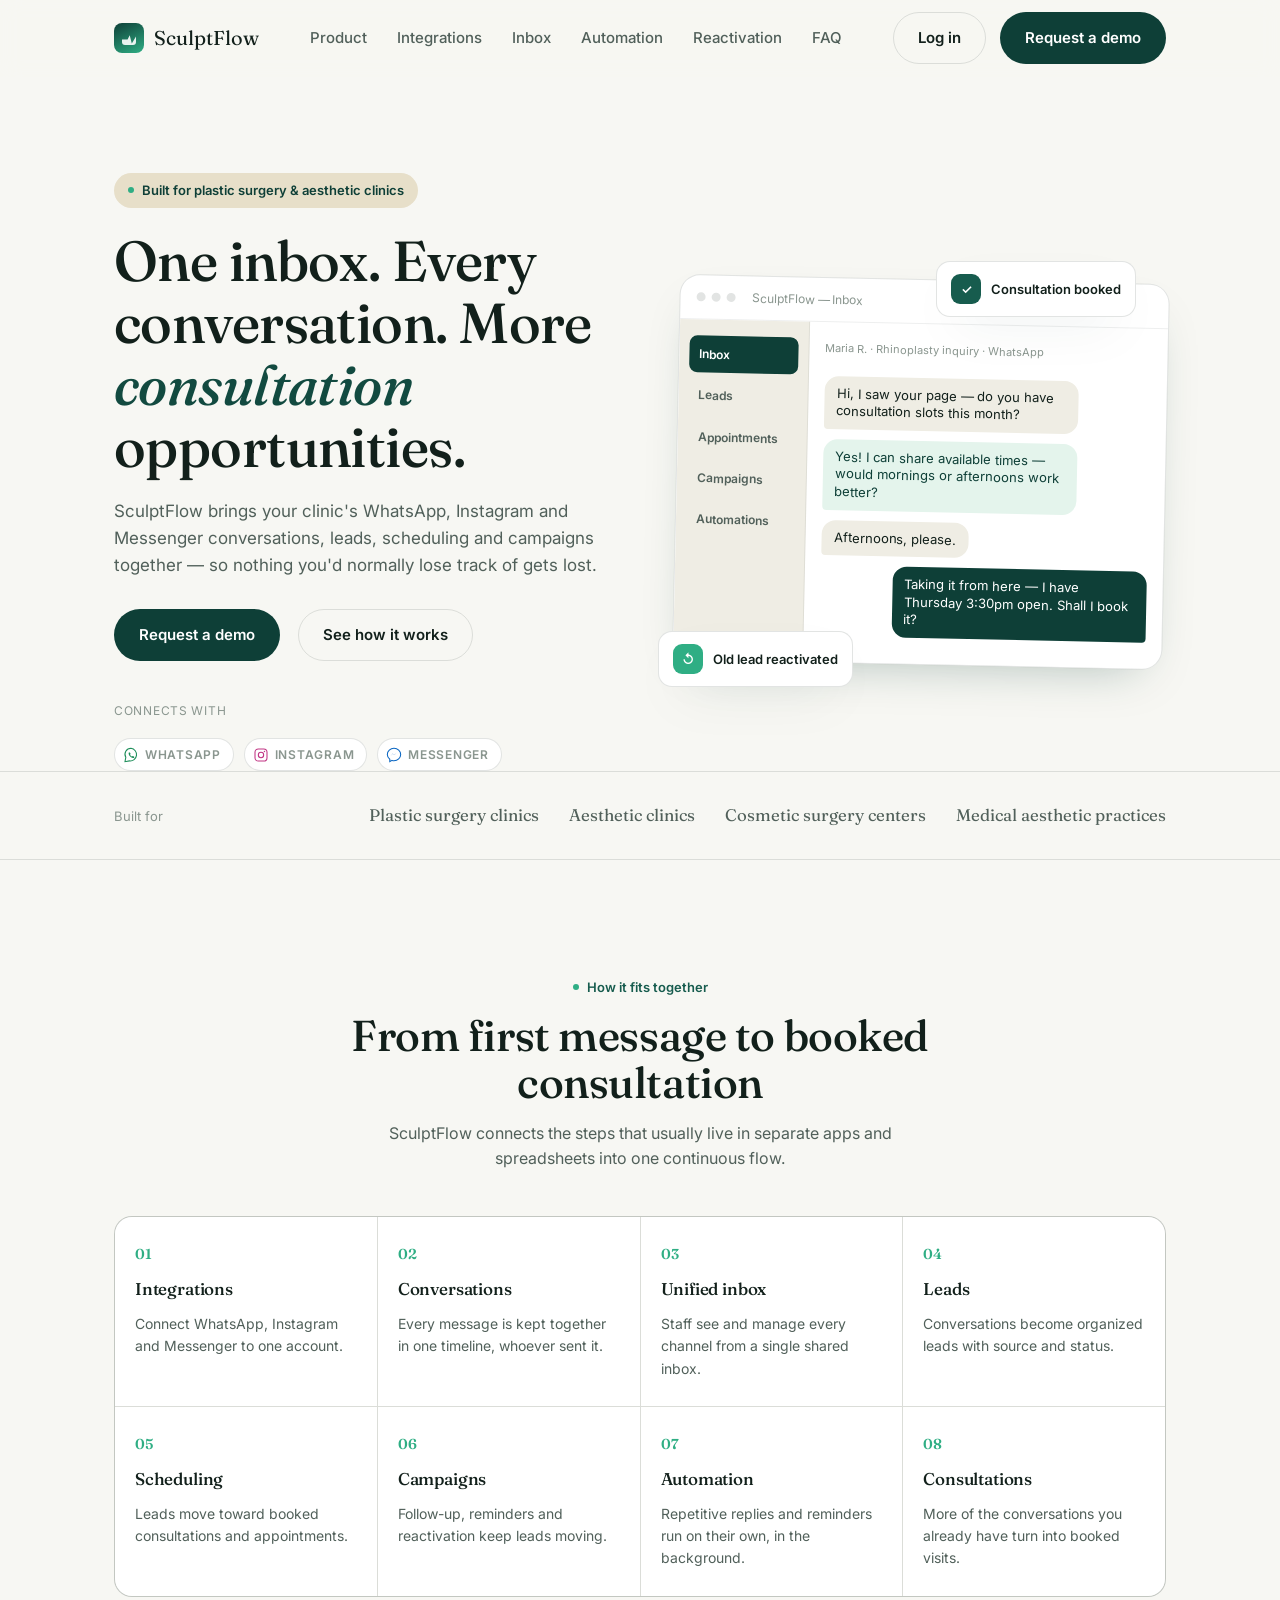
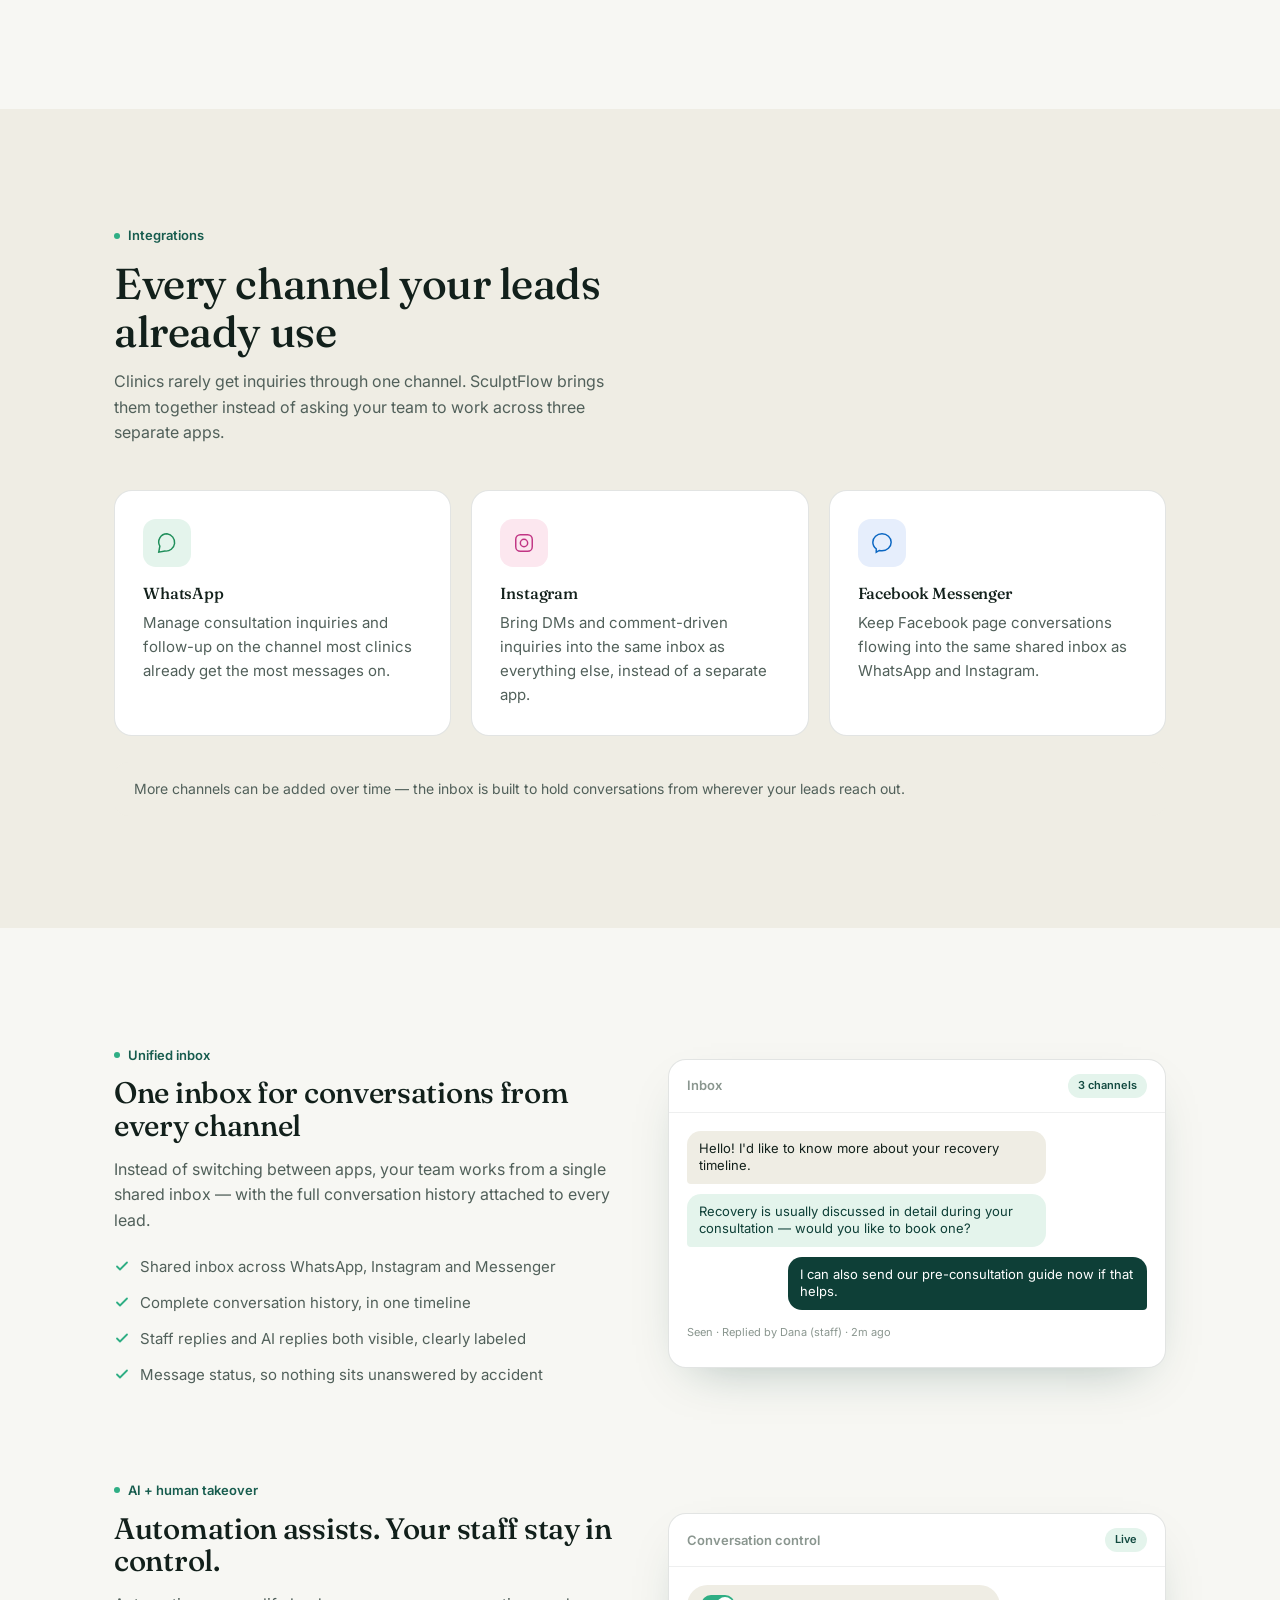
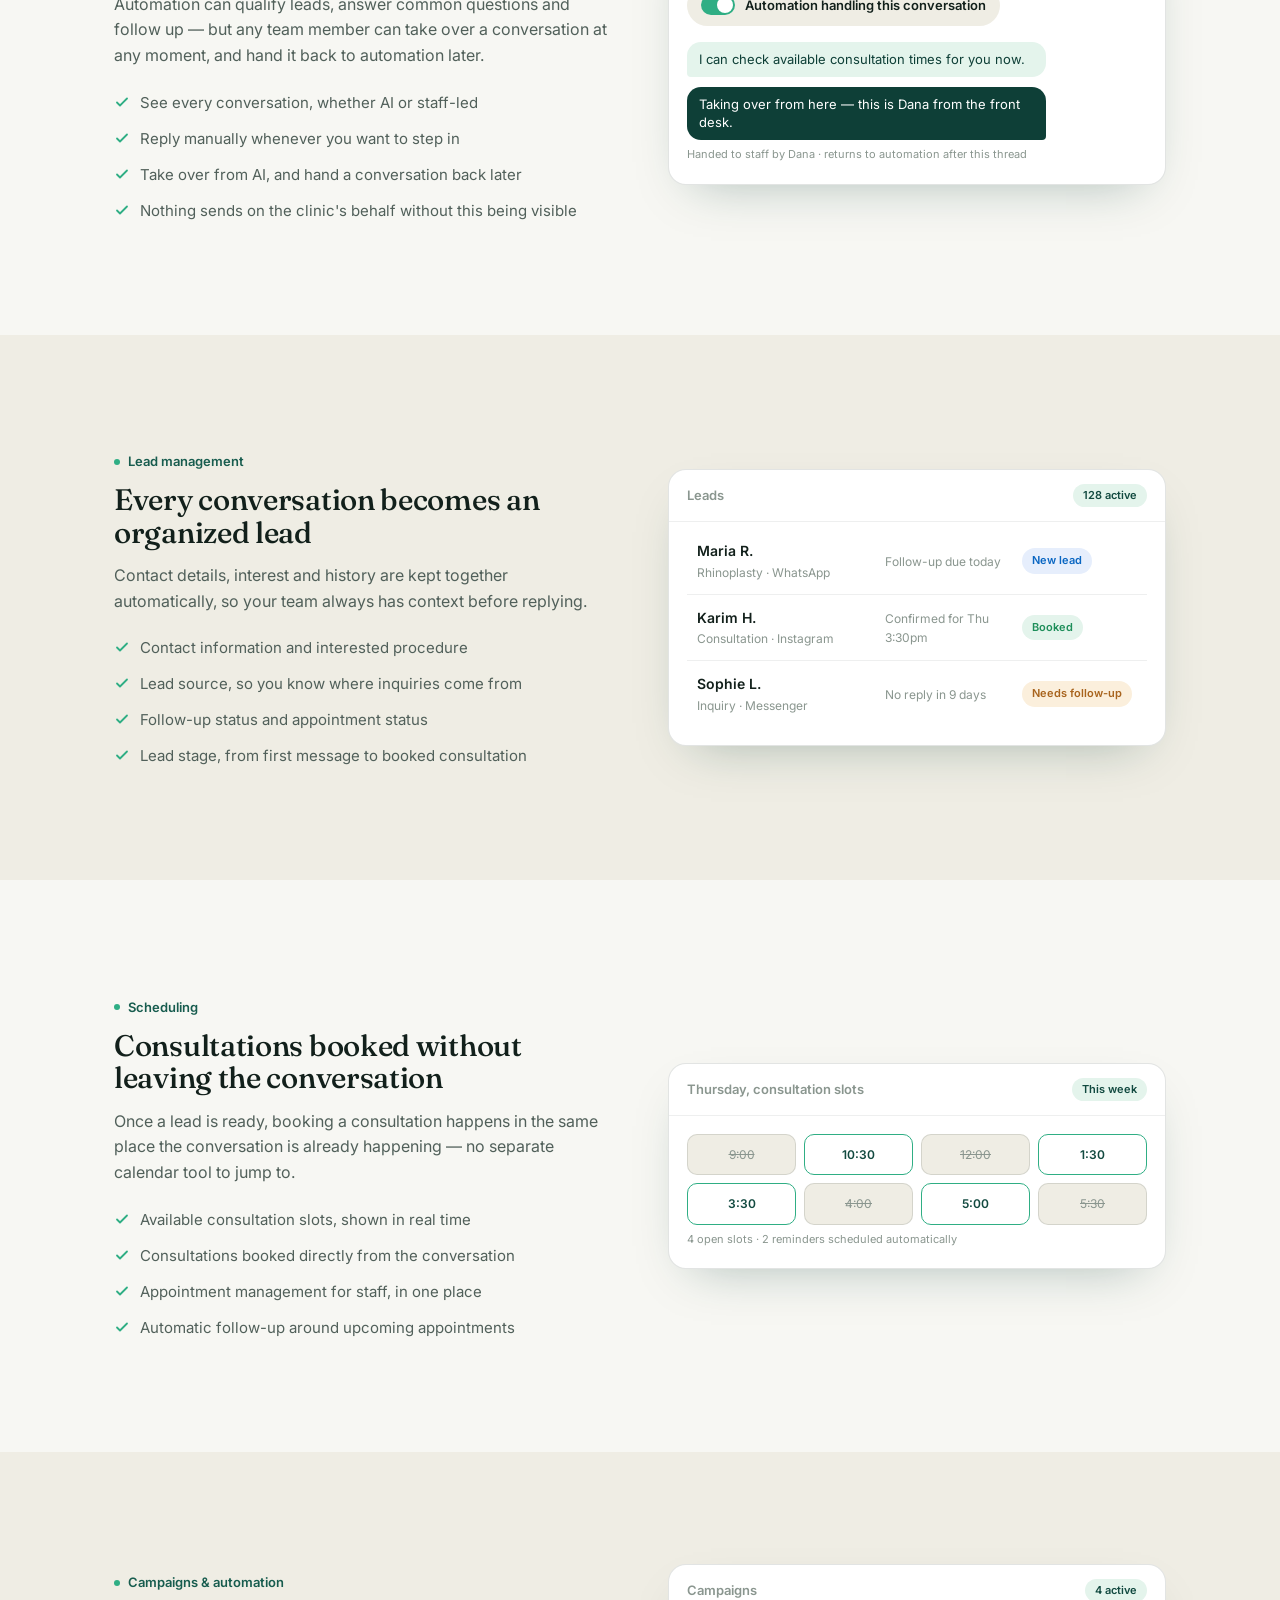
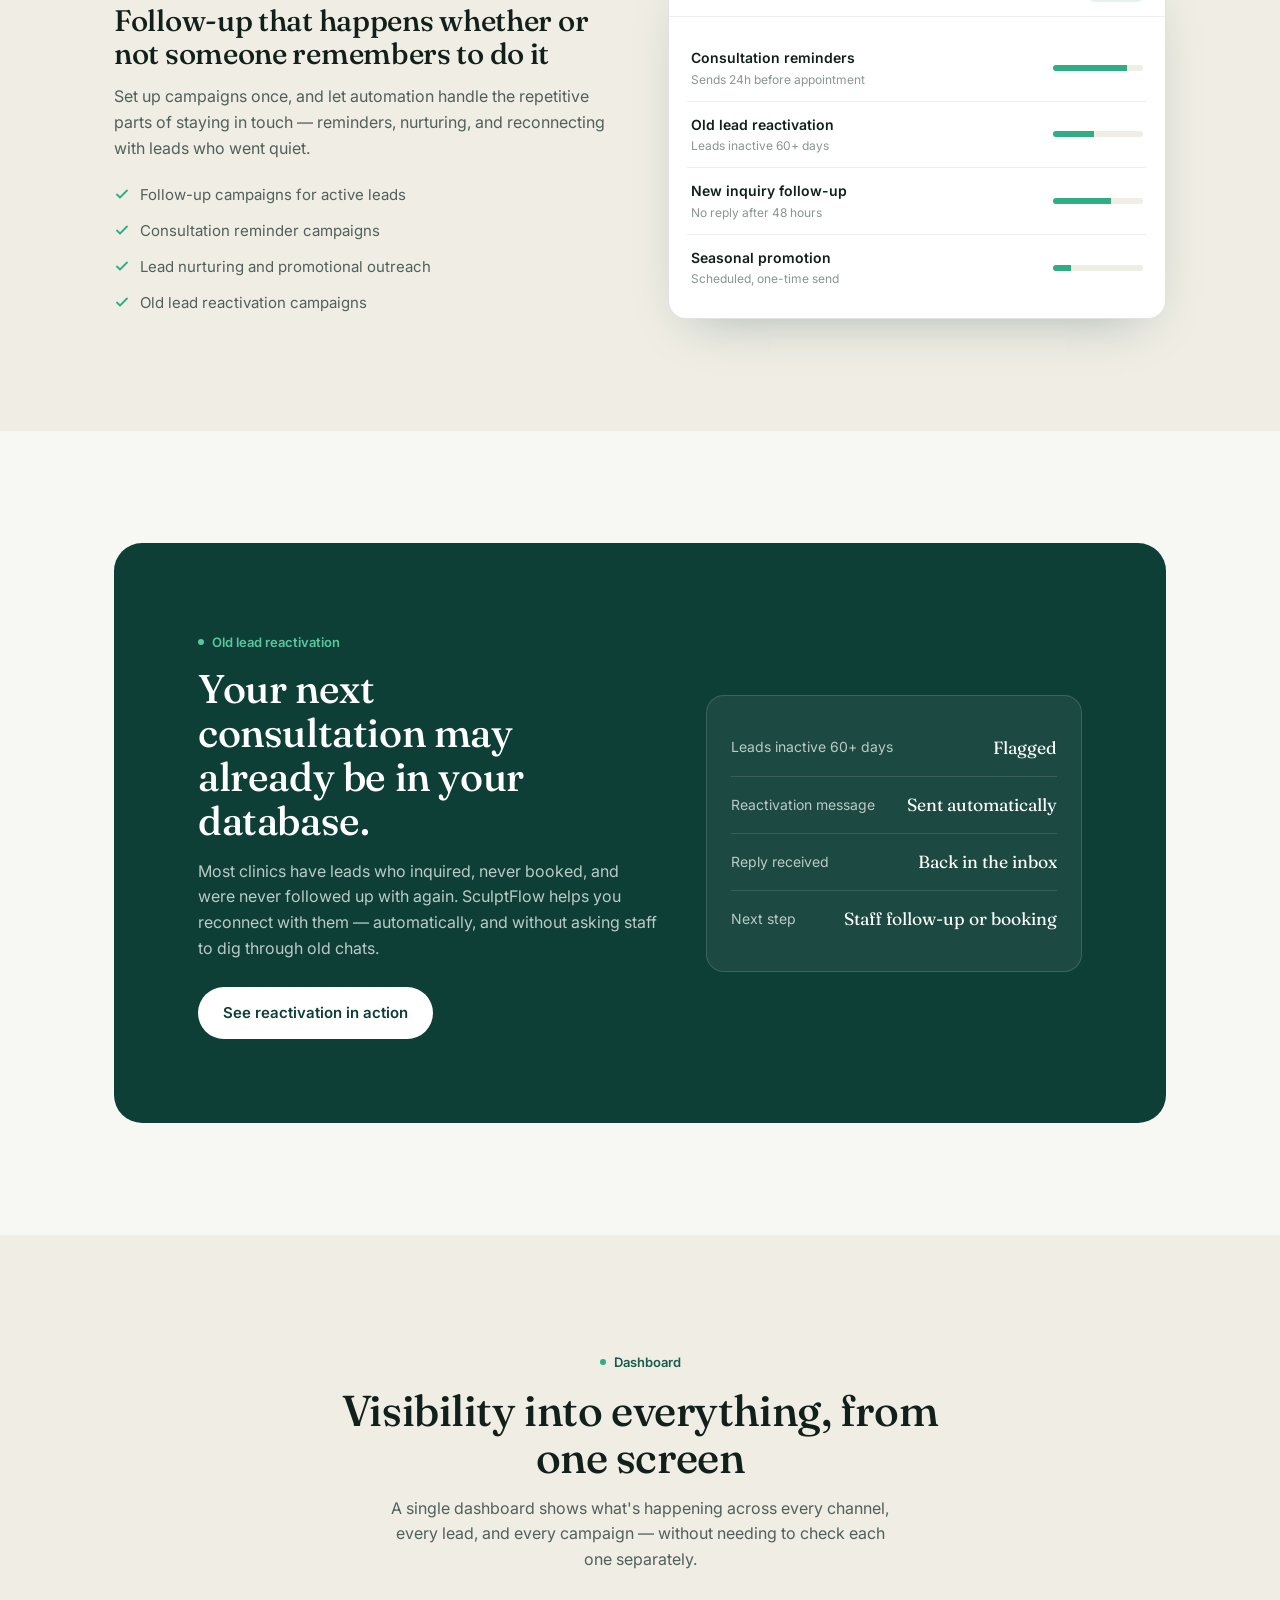
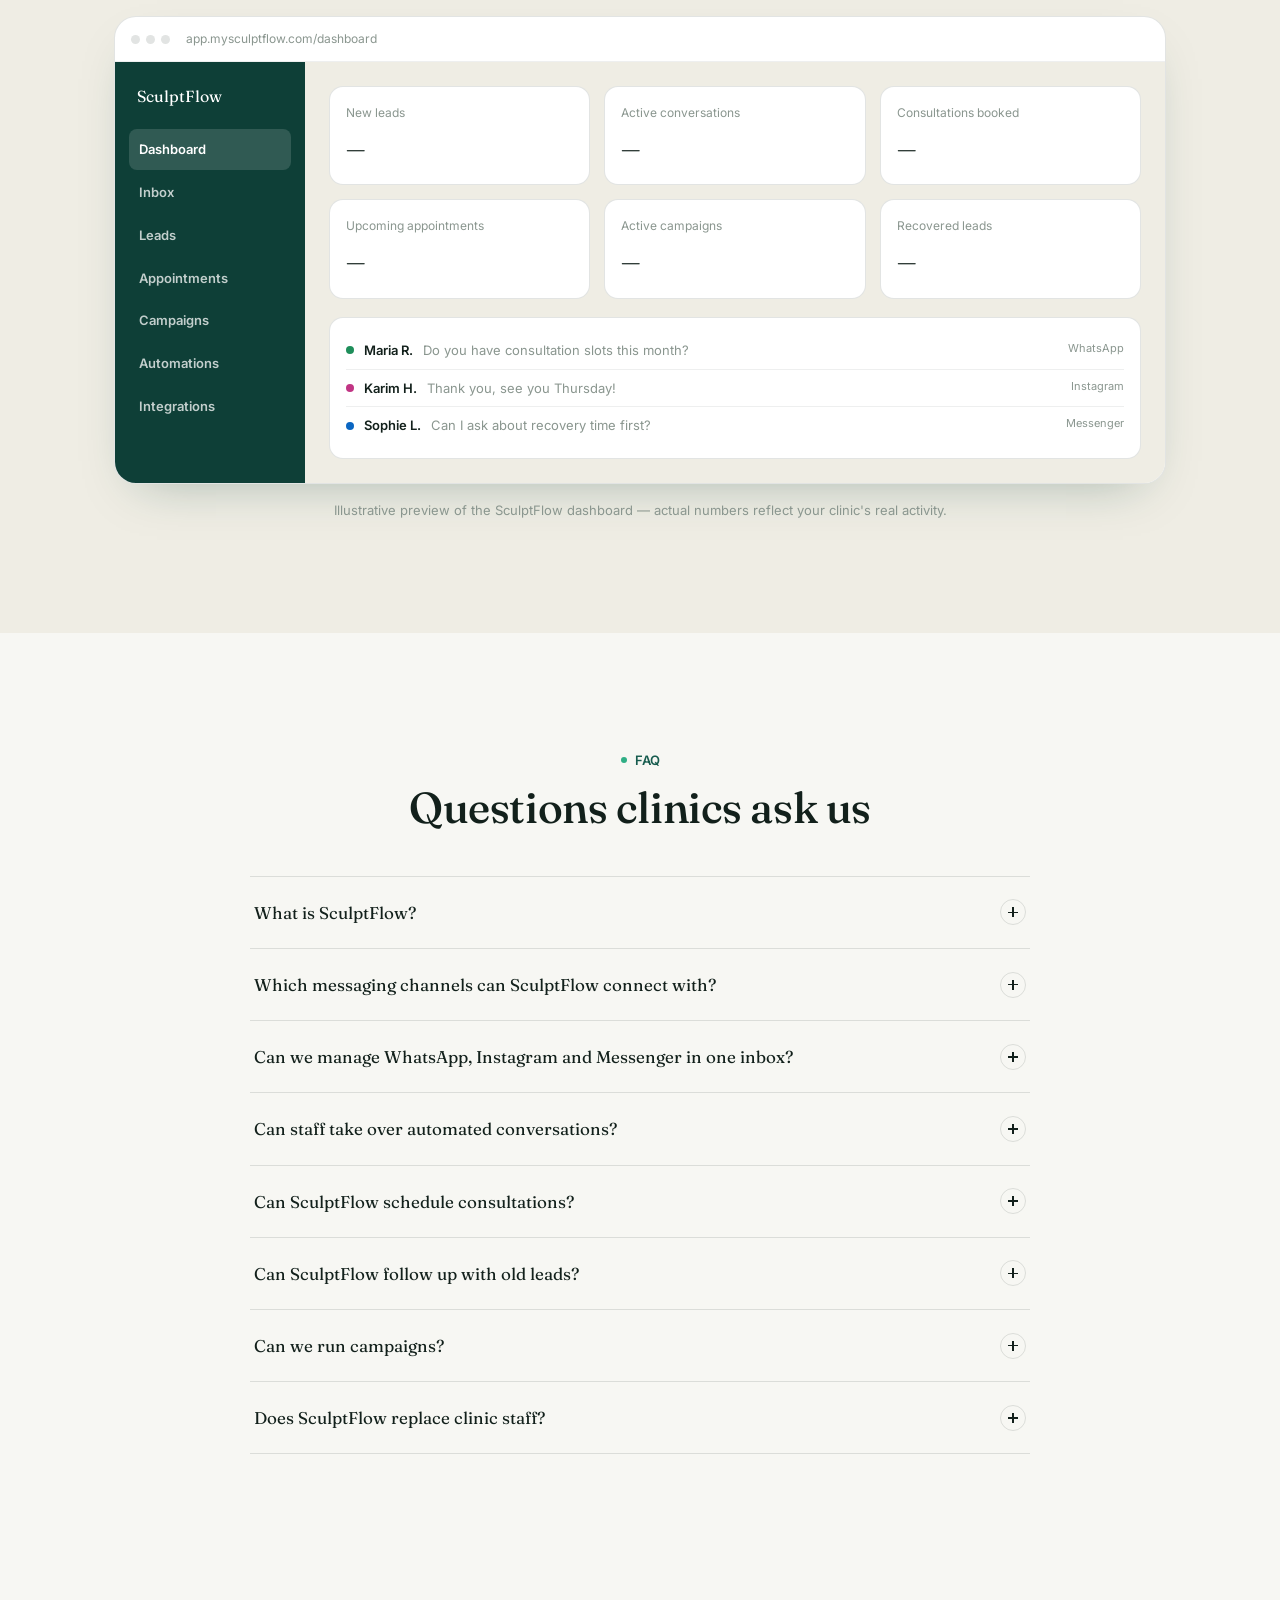
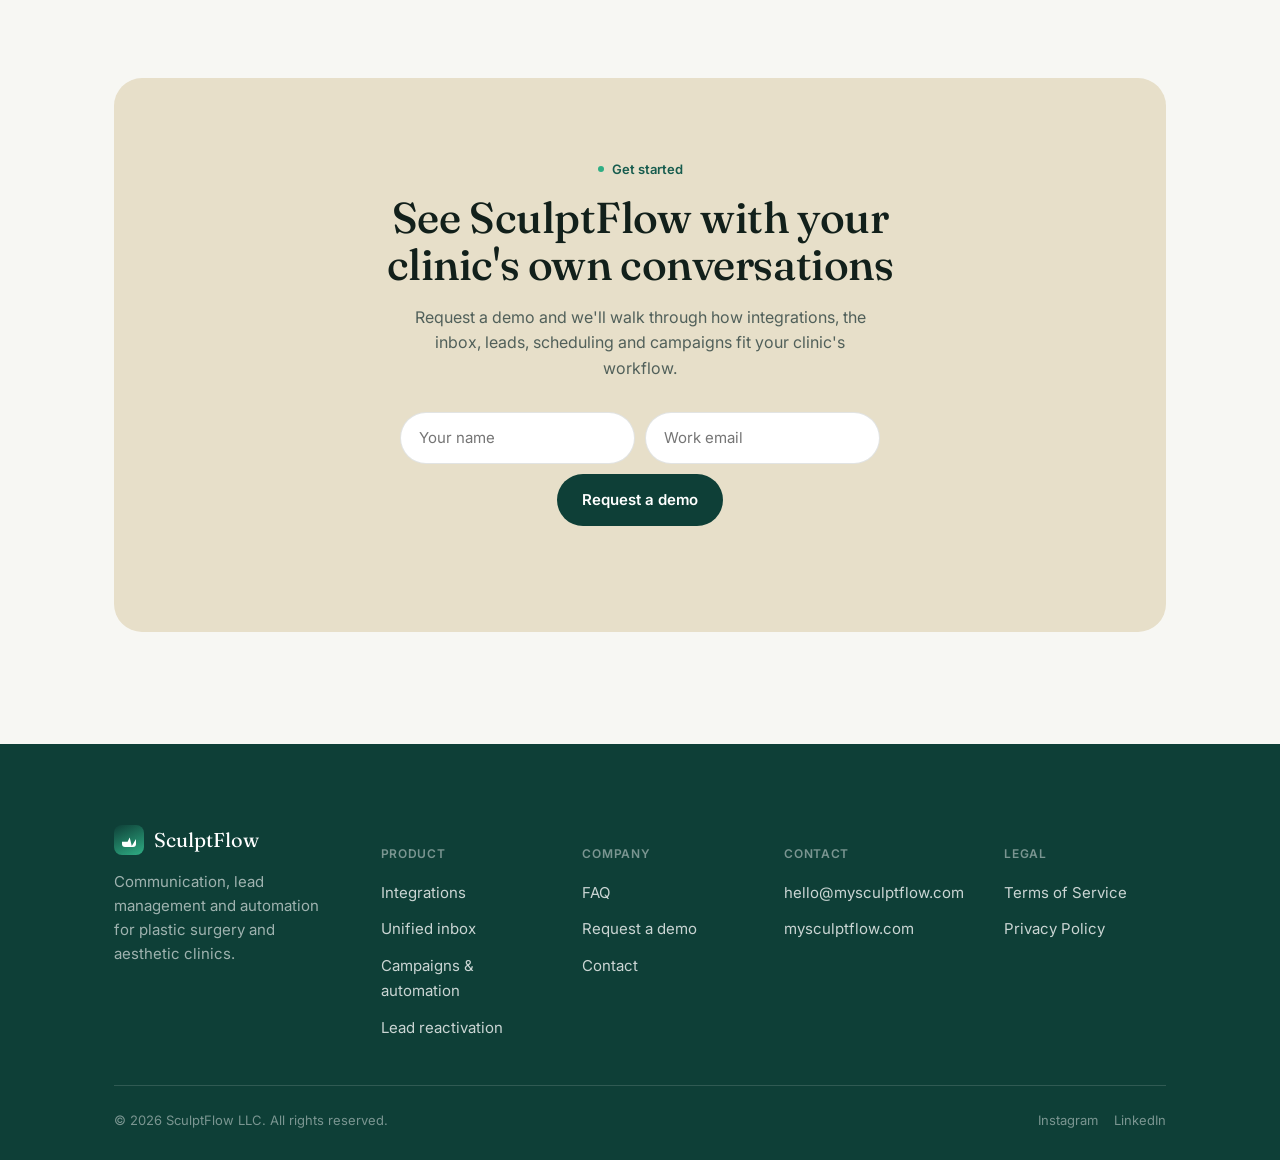
==== commit b457e981: "Add Terms of Service and Privacy Policy pages" ====
--- a/index.html
+++ b/index.html
@@ -572,9 +572,16 @@
           <li><a href="https://mysculptflow.com">mysculptflow.com</a></li>
         </ul>
       </div>
+      <div class="footer-col">
+        <h5>Legal</h5>
+        <ul>
+          <li><a href="terms.html">Terms of Service</a></li>
+          <li><a href="privacy.html">Privacy Policy</a></li>
+        </ul>
+      </div>
     </div>
     <div class="footer-bottom">
-      <span>© 2026 SculptFlow. All rights reserved.</span>
+      <span>© 2026 SculptFlow LLC. All rights reserved.</span>
       <div class="footer-social">
         <a href="#">Instagram</a>
         <a href="#">LinkedIn</a>
--- a/styles.css
+++ b/styles.css
@@ -871,7 +871,7 @@
 }
 .footer-top{
   display:grid;
-  grid-template-columns: 1.4fr 1fr 1fr 1fr;
+  grid-template-columns: 1.4fr 1fr 1fr 1fr 1fr;
   gap: 40px;
   padding-bottom: 44px;
   border-bottom: 1px solid rgba(255,255,255,0.14);
@@ -918,3 +918,102 @@
   opacity:1; transform: translateY(0);
   transition: opacity .6s ease, transform .6s ease;
 }
+
+/* --------------------------------------------------------------------
+   Legal pages (Terms / Privacy)
+   -------------------------------------------------------------------- */
+.legal-hero{
+  padding: clamp(48px, 7vw, 76px) 0 20px;
+  border-bottom: 1px solid var(--line);
+}
+.legal-hero .kicker{ margin-bottom: 14px; }
+.legal-hero h1{ font-size: clamp(1.9rem, 3.4vw, 2.6rem); max-width: 22ch; }
+.legal-updated{
+  margin-top: 14px;
+  font-size: 0.875rem;
+  color: var(--ink-faint);
+}
+
+.legal-notice{
+  margin-top: 24px;
+  padding: 16px 20px;
+  border-radius: 14px;
+  background: var(--sand-200);
+  color: var(--teal-900);
+  font-size: 0.875rem;
+  max-width: 68ch;
+}
+
+.legal-body{
+  padding: clamp(40px, 6vw, 64px) 0 clamp(64px, 8vw, 100px);
+}
+.legal-layout{
+  display:grid;
+  grid-template-columns: 220px 1fr;
+  gap: 56px;
+  align-items:start;
+}
+.legal-toc{
+  position: sticky;
+  top: 96px;
+  display:flex;
+  flex-direction:column;
+  gap: 4px;
+}
+.legal-toc a{
+  font-size: 0.8125rem;
+  color: var(--ink-faint);
+  padding: 6px 0;
+  border-left: 2px solid transparent;
+  padding-left: 12px;
+}
+.legal-toc a:hover{ color: var(--ink); border-left-color: var(--line); }
+
+.legal-content{ max-width: 72ch; }
+.legal-content h2{
+  font-size: 1.25rem;
+  margin-top: 44px;
+  margin-bottom: 14px;
+  scroll-margin-top: 96px;
+}
+.legal-content h2:first-child{ margin-top:0; }
+.legal-content p{
+  color: var(--ink-soft);
+  font-size: 0.9375rem;
+  margin-bottom: 14px;
+}
+.legal-content ul, .legal-content ol{
+  margin: 0 0 14px;
+  padding-left: 20px;
+  color: var(--ink-soft);
+  font-size: 0.9375rem;
+  display:flex;
+  flex-direction:column;
+  gap: 8px;
+}
+.legal-content ul{ list-style: disc; }
+.legal-content ol{ list-style: decimal; }
+.legal-content a{ color: var(--teal-800); text-decoration: underline; text-underline-offset: 2px; }
+.legal-content strong{ color: var(--ink); }
+.legal-placeholder{
+  background: var(--mint-100);
+  color: var(--teal-900);
+  padding: 1px 6px;
+  border-radius: 5px;
+  font-weight: 600;
+  font-size: 0.875em;
+}
+
+@media (max-width: 860px){
+  .legal-layout{ grid-template-columns: 1fr; }
+  .legal-toc{
+    position: static;
+    flex-direction: row;
+    flex-wrap: wrap;
+    gap: 6px 16px;
+    padding-bottom: 20px;
+    border-bottom: 1px solid var(--line);
+    margin-bottom: 20px;
+  }
+  .legal-toc a{ border-left:none; padding-left:0; }
+}
